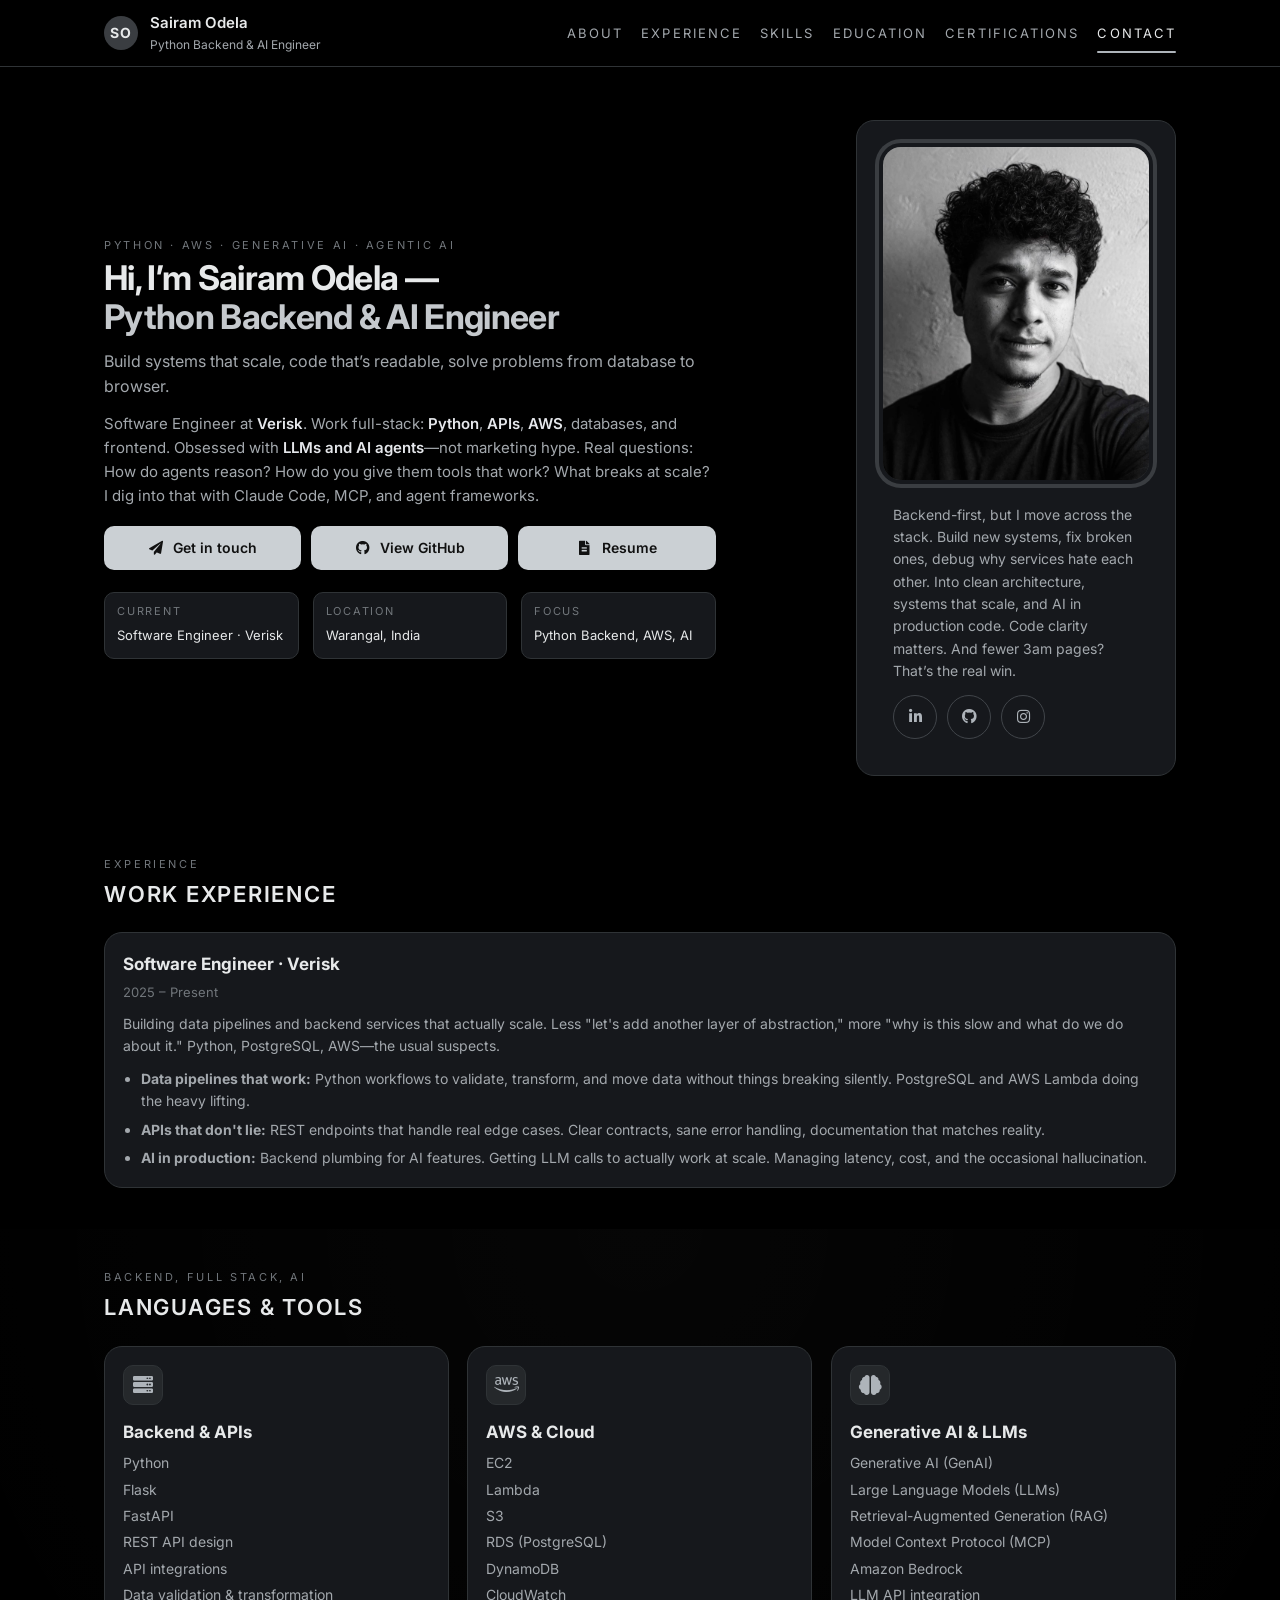
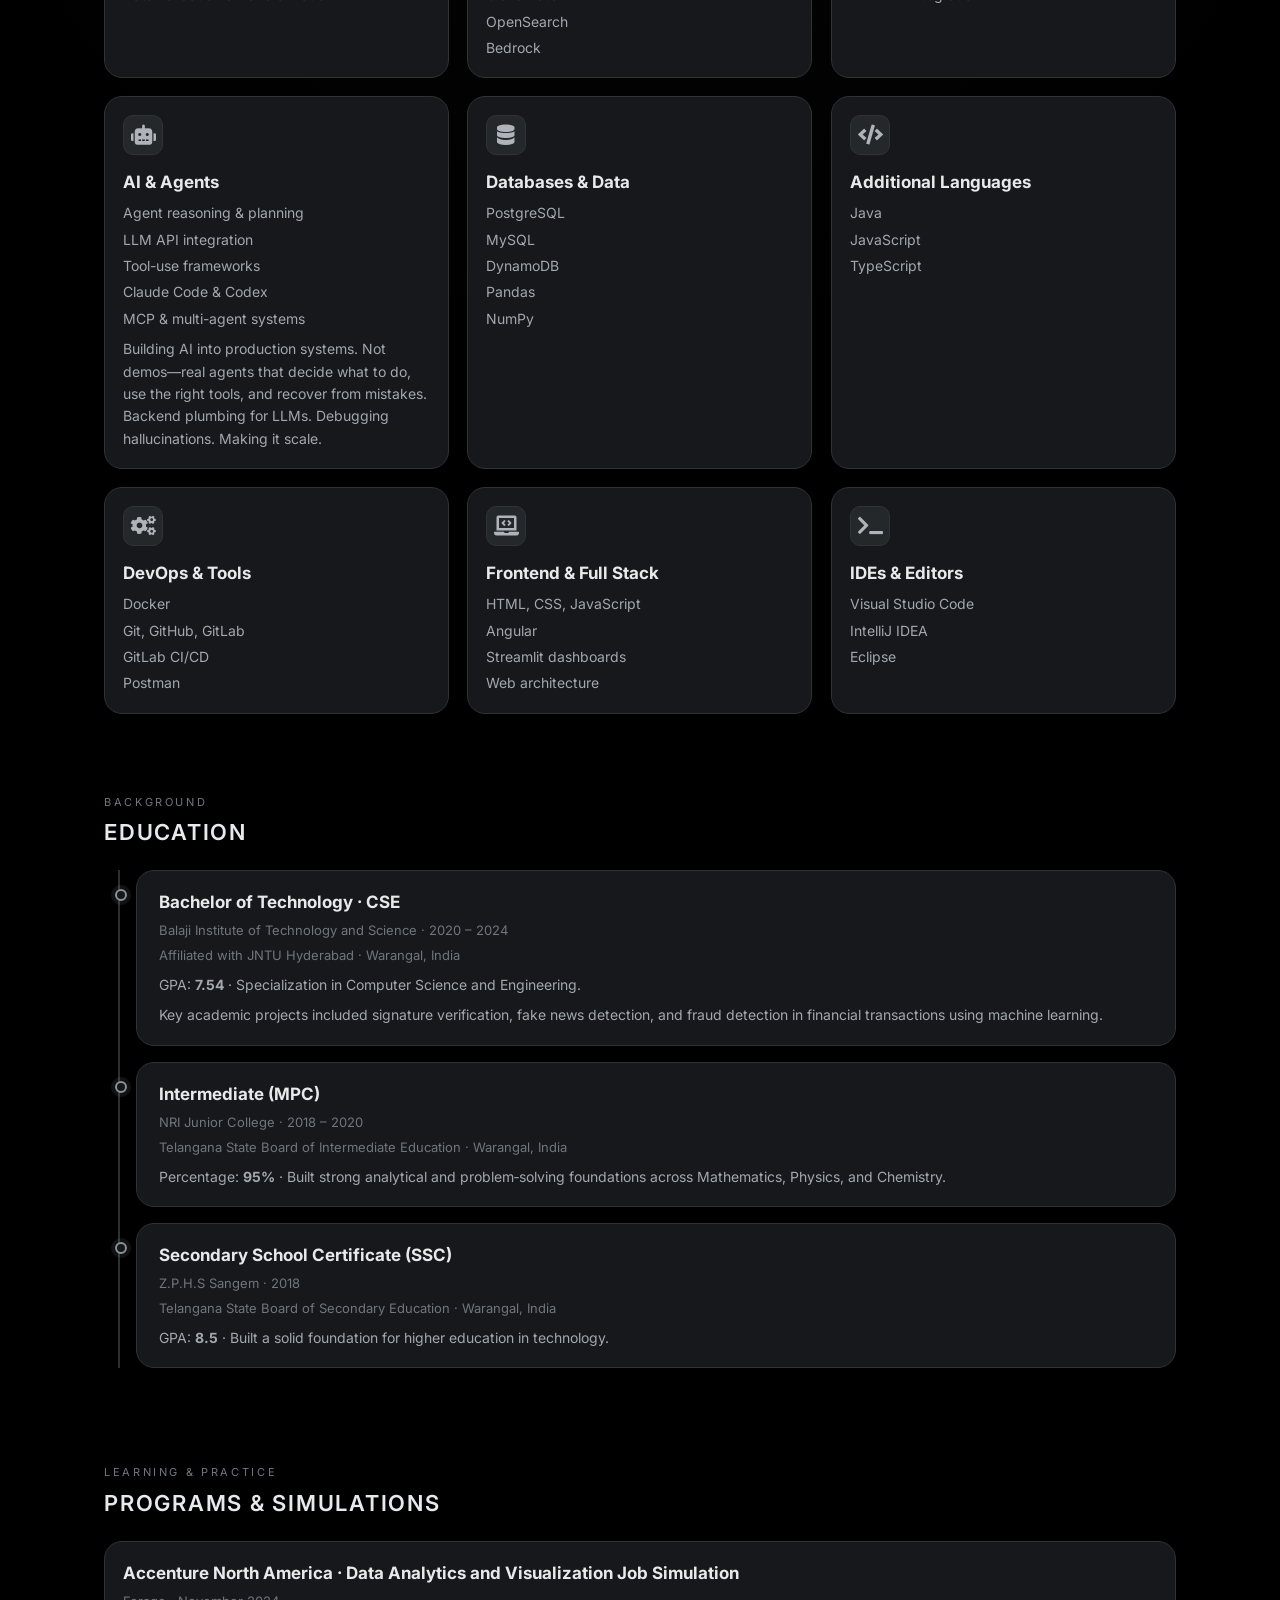
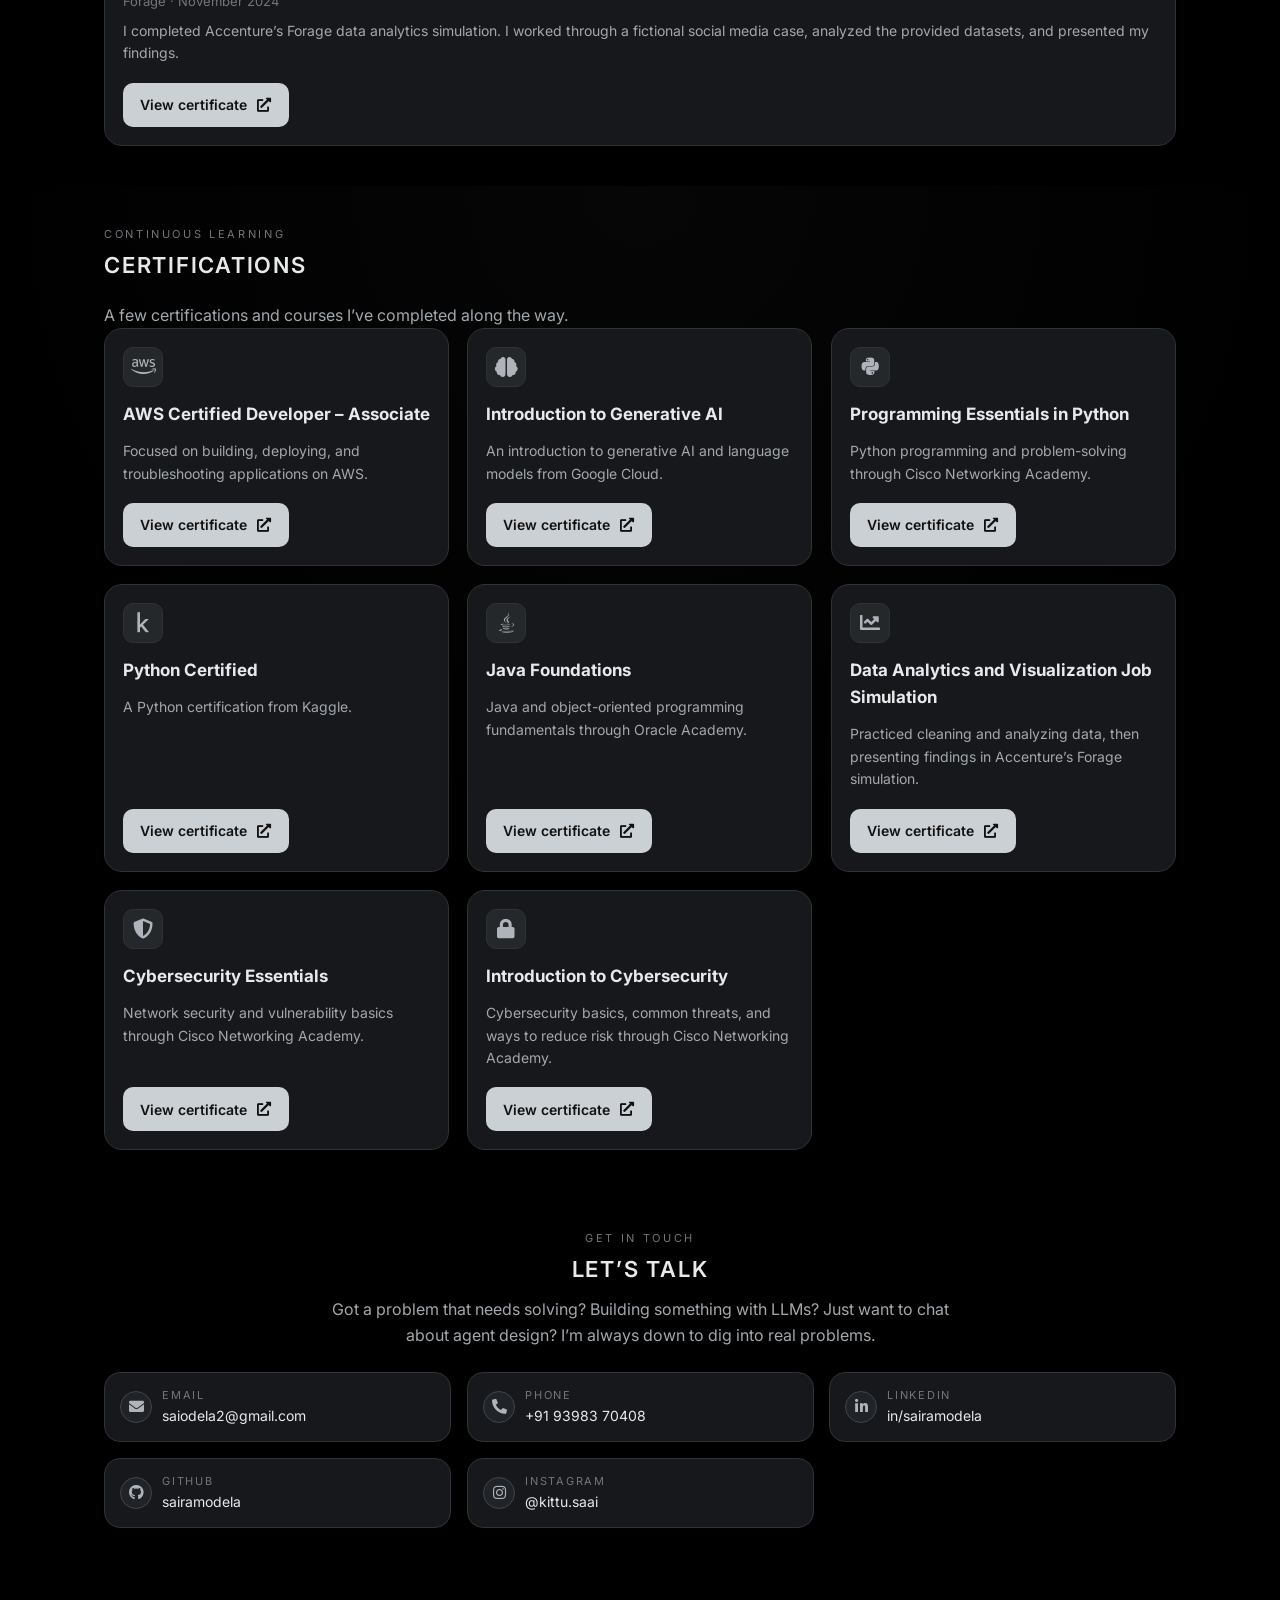
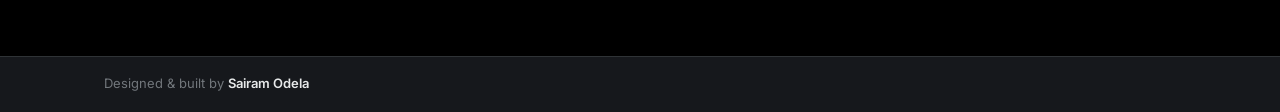
==== index.html @ 09c4d0ed "fix: remove React—keep only actual skills Removed React from Web Development skills since it's not a" ====
<!DOCTYPE html>
<html lang="en">
  <head>
    <meta charset="UTF-8" />
    <meta name="viewport" content="width=device-width, initial-scale=1.0" />
    <meta
      name="description"
      content="Sairam Odela — Backend engineer. Building systems that scale. Obsessed with how AI agents actually work. Python, AWS, LLMs, and everything in between."
    />
    <meta name="theme-color" content="#000000" />
    <meta name="color-scheme" content="dark" />
    <title>Sairam Odela — Backend Engineer &amp; AI Systems</title>
    
    <!-- SEO & Social Media OpenGraph Tags -->
    <meta property="og:title" content="Sairam Odela — Backend Engineer &amp; AI Systems" />
    <meta property="og:description" content="Backend engineer building systems at scale. Deep into AI agents, LLMs, and how to make them work in production." />
    <meta property="og:type" content="website" />
    <meta property="og:url" content="https://sairamodela.github.io/" />
    <meta property="og:image" content="https://sairamodela.github.io/profile.webp" />
    <link rel="canonical" href="https://sairamodela.github.io/" />
    <meta name="twitter:card" content="summary_large_image" />
    <meta name="twitter:image" content="https://sairamodela.github.io/profile.webp" />
    <meta name="twitter:title" content="Sairam Odela — Backend Engineer &amp; AI Systems" />
    <meta name="twitter:description" content="Building backend systems and AI agents. Python, AWS, LLMs—the real problems and how to solve them." />
    
    <!-- Dynamic SVG Favicon (SO text logo) -->
    <link rel="icon" type="image/svg+xml" href="data:image/svg+xml,<svg xmlns=%22http://www.w3.org/2000/svg%22 viewBox=%220 0 100 100%22><rect width=%22100%22 height=%22100%22 rx=%2220%22 fill=%22%23020617%22/><text x=%2250%22 y=%2254%22 font-family=%22system-ui, sans-serif%22 font-weight=%22bold%22 font-size=%2242%22 fill=%22%23e5e7eb%22 text-anchor=%22middle%22 dominant-baseline=%22middle%22>SO</text></svg>">
    <link rel="apple-touch-icon" href="data:image/svg+xml,<svg xmlns=%22http://www.w3.org/2000/svg%22 viewBox=%220 0 100 100%22><rect width=%22100%22 height=%22100%22 rx=%2220%22 fill=%22%23020617%22/><text x=%2250%22 y=%2254%22 font-family=%22system-ui, sans-serif%22 font-weight=%22bold%22 font-size=%2242%22 fill=%22%23e5e7eb%22 text-anchor=%22middle%22 dominant-baseline=%22middle%22>SO</text></svg>">

    <!-- Typography -->
    <link rel="preconnect" href="https://fonts.googleapis.com" />
    <link rel="preconnect" href="https://fonts.gstatic.com" crossorigin />
    <link
      href="https://fonts.googleapis.com/css2?family=Inter:wght@300;400;500;600;700&display=swap"
      rel="stylesheet"
    />

    <!-- Icons -->
    <link
      rel="stylesheet"
      href="https://cdnjs.cloudflare.com/ajax/libs/font-awesome/5.15.4/css/all.min.css"
      crossorigin="anonymous"
    />

    <!-- AOS Animate On Scroll -->
    <link
      rel="stylesheet"
      href="https://cdn.jsdelivr.net/npm/aos@2.3.4/dist/aos.css"
    />

    <!-- App styles -->
    <link rel="stylesheet" href="style.css" />

    <!-- Safety net: content must never be hidden when JS is off or the user prefers reduced motion -->
    <noscript>
      <style>
        [data-aos] { opacity: 1 !important; transform: none !important; transition: none !important; }
      </style>
    </noscript>
    <style>
      @media (prefers-reduced-motion: reduce) {
        [data-aos] { opacity: 1 !important; transform: none !important; transition: none !important; }
        html { scroll-behavior: auto; }
      }
    </style>
  </head>
  <body>
    <div class="app">
      <a class="skip-link" href="#main-content">Skip to main content</a>
      <!-- Header / Navigation -->
      <header id="site-header" class="site-header">
        <div class="site-header-inner">
          <a href="#profile" class="brand">
            <span class="brand-mark">SO</span>
            <span class="brand-text">
              <span class="brand-name">Sairam Odela</span>
              <span class="brand-role">Python Backend &amp; AI Engineer</span>
            </span>
          </a>

          <nav id="site-nav" class="site-nav" aria-label="Main navigation">
            <a href="#profile" class="nav-link is-active">About</a>
            <a href="#work-experience" class="nav-link">Experience</a>
            <a href="#skills" class="nav-link">Skills</a>
            <a href="#education" class="nav-link">Education</a>
            <a href="#certifications" class="nav-link">Certifications</a>
            <a href="#contact" class="nav-link">Contact</a>
          </nav>

          <div class="header-actions">
            <button
              type="button"
              id="nav-toggle"
              class="icon-button nav-toggle"
              aria-label="Open navigation"
              aria-expanded="false"
              aria-controls="site-nav"
            >
              <i class="fas fa-bars"></i>
            </button>
          </div>
        </div>
      </header>

      <!-- Main content -->
      <main id="main-content" class="page-main">
        <!-- Hero / Profile -->
<section
  id="profile"
  class="section section-hero"
  data-aos="fade-up"
  data-aos-duration="900"
>
  <div class="section-inner hero-grid">
    <div class="hero-copy">
      <p class="eyebrow">Python · AWS · Generative AI · Agentic AI</p>

      <h1 class="hero-title">
        Hi, I’m Sairam Odela —<br />
        <span class="hero-role">Python Backend &amp; AI Engineer</span>
      </h1>

      <p class="hero-subtitle">
        Build systems that scale, code that’s readable, solve problems from database to browser.
      </p>
      <p class="hero-body">
        Software Engineer at <span class="text-strong">Verisk</span>. Work full-stack:
        <span class="text-strong">Python</span>, <span class="text-strong">APIs</span>,
        <span class="text-strong">AWS</span>, databases, and frontend. Obsessed with
        <span class="text-strong">LLMs and AI agents</span>—not marketing hype. Real questions: How do agents
        reason? How do you give them tools that work? What breaks at scale?
        I dig into that with Claude Code, MCP, and agent frameworks.
      </p>
             <div class="hero-actions">
                <a
                  href="mailto:saiodela2@gmail.com"
                  class="btn"
                >
                  <i class="fas fa-paper-plane"></i>
                  <span>Get in touch</span>
                </a>
                <a
                  href="https://github.com/sairamodela"
                  class="btn"
                  target="_blank"
                  rel="noopener noreferrer"
                >
                  <i class="fab fa-github"></i>
                  <span>View GitHub</span>
                </a>
                <a
                  id="resume-link"
                  href="https://drive.google.com/file/d/1yVh7gNpj3siepMMJrc8qFXc5EJtURrbq/view?usp=drive_link" 
                  target="_blank"
                  rel="noopener noreferrer"
                  class="btn"
                >
                  <i class="fas fa-file-alt"></i>
                  <span class="btn-text">Resume</span>
                </a>
              </div>

              <div class="hero-meta">
                <div class="meta-item">
                  <span class="meta-label">Current</span>
                  <span class="meta-value">Software Engineer · Verisk</span>
                </div>
                <div class="meta-item">
                  <span class="meta-label">Location</span>
                  <span class="meta-value">Warangal, India</span>
                </div>
                <div class="meta-item">
                  <span class="meta-label">Focus</span>
                  <span class="meta-value">Python Backend, AWS, AI</span>
                </div>
              </div>
            </div>

            <aside class="hero-aside" data-aos="fade-left" data-aos-delay="150">
              <div class="card card-profile">
                <div class="avatar-wrapper">
                  <img
                    src="profile.webp"
                    alt="Portrait of Sairam Odela"
                    class="avatar"
                    width="1408"
                    height="1760"
                    fetchpriority="high"
                    decoding="async"
                  />
                </div>
                <div class="card-profile-body">
                <p>
                  Backend-first, but I move across the stack. Build new systems, fix broken ones, debug why services
                  hate each other. Into clean architecture, systems that scale, and AI in production code.
                  Code clarity matters. And fewer 3am pages? That’s the real win.
                </p>                  <div class="inline-links">
                    <a
                      aria-label="LinkedIn profile"
                      href="https://www.linkedin.com/in/sairamodela"
                      target="_blank"
                      rel="noopener noreferrer"
                    >
                      <i class="fab fa-linkedin-in"></i>
                    </a>
                    <a
                      aria-label="GitHub profile"
                      href="https://github.com/sairamodela"
                      target="_blank"
                      rel="noopener noreferrer"
                    >
                      <i class="fab fa-github"></i>
                    </a>
                    <a
                      aria-label="Instagram profile"
                      href="https://www.instagram.com/kittu.saai/"
                      target="_blank"
                      rel="noopener noreferrer"
                    >
                      <i class="fab fa-instagram"></i>
                    </a>
                  </div>
                </div>
              </div>
            </aside>
          </div>
        </section>

        <!-- Experience -->
        <section
          id="work-experience"
          class="section"
          data-aos="fade-up"
          data-aos-duration="900"
        >
          <div class="section-inner">
            <div class="section-header">
              <p class="eyebrow">Experience</p>
              <h2 class="section-title">Work Experience</h2>
            </div>
            <article class="card card-timeline">
            <header class="card-timeline-header">
              <div>
                <h3>Software Engineer · Verisk</h3>
                <p class="card-subtitle">2025 – Present</p>
              </div>
            </header>
          <p class="card-body">
            Building data pipelines and backend services that actually scale. Less "let's add another layer of abstraction,"
            more "why is this slow and what do we do about it." Python, PostgreSQL, AWS—the usual suspects.
          </p>

          <ul class="card-list">
            <li>
              <strong>Data pipelines that work:</strong>
              Python workflows to validate, transform, and move data without things breaking silently.
              PostgreSQL and AWS Lambda doing the heavy lifting.
            </li>

            <li>
              <strong>APIs that don't lie:</strong>
              REST endpoints that handle real edge cases. Clear contracts, sane error handling,
              documentation that matches reality.
            </li>

            <li>
              <strong>AI in production:</strong>
              Backend plumbing for AI features. Getting LLM calls to actually work at scale.
              Managing latency, cost, and the occasional hallucination.
            </li>
          </ul>
    </article> 
        </section>

<!-- Skills -->
<section
  id="skills"
  class="section section-alt"
  data-aos="fade-up"
  data-aos-duration="900"
>
  <div class="section-inner">
    <div class="section-header">
      <p class="eyebrow">Backend, Full Stack, AI</p>
      <h2 class="section-title">Languages &amp; Tools</h2>
    </div>

    <div class="grid grid-3 skills-grid">

      <!-- Lead with the user's backend engineering focus -->
      <div class="card card-skill-group">
        <span class="skill-icon" aria-hidden="true"><i class="fas fa-server"></i></span>
        <h3>Backend &amp; APIs</h3>
        <ul>
          <li>Python</li>
          <li>Flask</li>
          <li>FastAPI</li>
          <li>REST API design</li>
          <li>API integrations</li>
          <li>Data validation &amp; transformation</li>
        </ul>
      </div>

      <!-- Cloud skills -->
      <div class="card card-skill-group">
        <span class="skill-icon" aria-hidden="true"><i class="fab fa-aws"></i></span>
        <h3>AWS &amp; Cloud</h3>
        <ul>
          <li>EC2</li>
          <li>Lambda</li>
          <li>S3</li>
          <li>RDS (PostgreSQL)</li>
          <li>DynamoDB</li>
          <li>CloudWatch</li>
          <li>OpenSearch</li>
          <li>Bedrock</li>
        </ul>
      </div>

      <!-- AI skills -->
      <div class="card card-skill-group">
        <span class="skill-icon" aria-hidden="true"><i class="fas fa-brain"></i></span>
        <h3>Generative AI &amp; LLMs</h3>
        <ul>
          <li>Generative AI (GenAI)</li>
          <li>Large Language Models (LLMs)</li>
          <li>Retrieval-Augmented Generation (RAG)</li>
          <li>Model Context Protocol (MCP)</li>
          <li>Amazon Bedrock</li>
          <li>LLM API integration</li>
        </ul>
      </div>

      <!-- Hands-on AI exploration -->
      <div class="card card-skill-group">
        <span class="skill-icon" aria-hidden="true"><i class="fas fa-robot"></i></span>
        <h3>AI &amp; Agents</h3>
        <ul>
          <li>Agent reasoning &amp; planning</li>
          <li>LLM API integration</li>
          <li>Tool-use frameworks</li>
          <li>Claude Code &amp; Codex</li>
          <li>MCP &amp; multi-agent systems</li>
        </ul>
        <p class="card-body">Building AI into production systems. Not demos—real agents that decide what to do, use the right tools, and recover from mistakes. Backend plumbing for LLMs. Debugging hallucinations. Making it scale.</p>
      </div>

      <!-- Databases and data tools -->
      <div class="card card-skill-group">
        <span class="skill-icon" aria-hidden="true"><i class="fas fa-database"></i></span>
        <h3>Databases &amp; Data</h3>
        <ul>
          <li>PostgreSQL</li>
          <li>MySQL</li>
          <li>DynamoDB</li>
          <li>Pandas</li>
          <li>NumPy</li>
        </ul>
      </div>

      <!-- Other programming languages -->
      <div class="card card-skill-group">
        <span class="skill-icon" aria-hidden="true"><i class="fas fa-code"></i></span>
        <h3>Additional Languages</h3>
        <ul>
          <li>Java</li>
          <li>JavaScript</li>
          <li>TypeScript</li>
        </ul>
      </div>

      <!-- Engineering tools -->
      <div class="card card-skill-group">
        <span class="skill-icon" aria-hidden="true"><i class="fas fa-cogs"></i></span>
        <h3>DevOps &amp; Tools</h3>
        <ul>
          <li>Docker</li>
          <li>Git, GitHub, GitLab</li>
          <li>GitLab CI/CD</li>
          <li>Postman</li>
        </ul>
      </div>

      <!-- Web skills -->
      <div class="card card-skill-group">
        <span class="skill-icon" aria-hidden="true"><i class="fas fa-laptop-code"></i></span>
        <h3>Frontend &amp; Full Stack</h3>
        <ul>
          <li>HTML, CSS, JavaScript</li>
          <li>Angular</li>
          <li>Streamlit dashboards</li>
          <li>Web architecture</li>
        </ul>
      </div>

      <!-- IDEs & Editors -->
      <div class="card card-skill-group">
        <span class="skill-icon" aria-hidden="true"><i class="fas fa-terminal"></i></span>
        <h3>IDEs & Editors</h3>
        <ul>
          <li>Visual Studio Code</li>
          <li>IntelliJ IDEA</li>
          <li>Eclipse</li>
        </ul>
      </div>

    </div>
  </div>
</section>
        <!-- Education -->
        <section
          id="education"
          class="section"
          data-aos="fade-up"
          data-aos-duration="900"
        >
          <div class="section-inner">
            <div class="section-header">
              <p class="eyebrow">Background</p>
              <h2 class="section-title">Education</h2>
            </div>

            <div class="timeline">
              <article class="timeline-item card">
                <div class="timeline-dot"></div>
                <div class="timeline-content">
                  <h3>Bachelor of Technology · CSE</h3>
                  <p class="card-subtitle">
                    Balaji Institute of Technology and Science · 2020 – 2024
                  </p>
                  <p class="card-meta">
                    Affiliated with JNTU Hyderabad · Warangal, India
                  </p>
                  <p class="card-body">
                    GPA: <strong>7.54</strong> · Specialization in Computer
                    Science and Engineering.
                  </p>
                  <p class="card-body">
                    Key academic projects included signature verification,
                    fake news detection, and fraud detection in financial
                    transactions using machine learning.
                  </p>
                </div>
              </article>

              <article class="timeline-item card">
                <div class="timeline-dot"></div>
                <div class="timeline-content">
                  <h3>Intermediate (MPC)</h3>
                  <p class="card-subtitle">
                    NRI Junior College · 2018 – 2020
                  </p>
                  <p class="card-meta">
                    Telangana State Board of Intermediate Education · Warangal,
                    India
                  </p>
                  <p class="card-body">
                    Percentage: <strong>95%</strong> · Built strong analytical
                    and problem‑solving foundations across Mathematics, Physics,
                    and Chemistry.
                  </p>
                </div>
              </article>

              <article class="timeline-item card">
                <div class="timeline-dot"></div>
                <div class="timeline-content">
                  <h3>Secondary School Certificate (SSC)</h3>
                  <p class="card-subtitle">
                    Z.P.H.S Sangem · 2018
                  </p>
                  <p class="card-meta">
                    Telangana State Board of Secondary Education · Warangal,
                    India
                  </p>
                  <p class="card-body">
                    GPA: <strong>8.5</strong> · Built a solid foundation for
                    higher education in technology.
                  </p>
                </div>
              </article>
            </div>
          </div>
        </section>

        <!-- Internships -->
        <section
          id="internships"
          class="section"
          data-aos="fade-up"
          data-aos-duration="900"
        >
          <div class="section-inner">
            <div class="section-header">
              <p class="eyebrow">Learning &amp; Practice</p>
              <h2 class="section-title">Programs &amp; Simulations</h2>
            </div>

            <article class="card">
              <h3>
                Accenture North America · Data Analytics and Visualization Job Simulation
              </h3>
              <p class="card-subtitle">Forage · November 2024</p>
              <p class="card-body">
                I completed Accenture’s Forage data analytics simulation. I worked
                through a fictional social media case, analyzed the provided datasets,
                and presented my findings.
              </p>
              <a
                href="https://forage-uploads-prod.s3.amazonaws.com/completion-certificates/T6kdcdKSTfg2aotxT/hzmoNKtzvAzXsEqx8_T6kdcdKSTfg2aotxT_DR7vaaqnGKrf9vgLG_1732697439418_completion_certificate.pdf"
                class="link-inline"
                target="_blank"
                rel="noopener noreferrer"
               aria-label="View certificate: Accenture North America · Data Analytics and Visualization Job Simulation (opens in a new tab)">
                <span>View certificate</span>
                <i class="fas fa-external-link-alt" aria-hidden="true"></i>
              </a>
            </article>
          </div>
        </section>

        <!-- Certifications -->
        <section
          id="certifications"
          class="section section-alt"
          data-aos="fade-up"
          data-aos-duration="900"
        >
          <div class="section-inner">
            <div class="section-header">
              <p class="eyebrow">Continuous Learning</p>
              <h2 class="section-title">Certifications</h2>
            </div>

            <p class="section-intro">
              A few certifications and courses I’ve completed along the way.
            </p>

            <div class="grid grid-3">
              <article class="card card-cert">
                <span class="cert-icon" aria-hidden="true"><i class="fab fa-aws"></i></span>
                <h3>AWS Certified Developer – Associate</h3>
                <p class="card-body">
                  Focused on building, deploying, and troubleshooting applications on AWS.
                </p>
                <a href="https://drive.google.com/file/d/1DAs5Dys_mkTwef-AGlMTaxRCiYVaYt6p/view?usp=drivesdk" class="link-inline" target="_blank" rel="noopener noreferrer" aria-label="View certificate: AWS Certified Developer – Associate (opens in a new tab)">
                  <span>View certificate</span>
                  <i class="fas fa-external-link-alt" aria-hidden="true"></i>
                </a>
              </article>

              <article class="card card-cert">
                <span class="cert-icon" aria-hidden="true"><i class="fas fa-brain"></i></span>
                <h3>Introduction to Generative AI</h3>
                <p class="card-body">
                  An introduction to generative AI and language models from Google Cloud.
                </p>
                <a
                  href="https://drive.google.com/file/d/1IymDwlXO0spaj4LJEmlh4oLomEcisLG3/view"
                  class="link-inline"
                  target="_blank"
                  rel="noopener noreferrer"
                  aria-label="View certificate: Introduction to Generative AI (opens in a new tab)"
                >
                  <span>View certificate</span>
                  <i class="fas fa-external-link-alt" aria-hidden="true"></i>
                </a>
              </article>

              <article class="card card-cert">
                <span class="cert-icon" aria-hidden="true"><i class="fab fa-python"></i></span>
                <h3>Programming Essentials in Python</h3>
                <p class="card-body">
                  Python programming and problem-solving through Cisco Networking Academy.
                </p>
                <a
                  href="https://drive.google.com/file/d/164QemQmeapZftkxdcxFeznYLQbvMNVi_/view"
                  class="link-inline"
                  target="_blank"
                  rel="noopener noreferrer"
                  aria-label="View certificate: Programming Essentials in Python (opens in a new tab)"
                >
                  <span>View certificate</span>
                  <i class="fas fa-external-link-alt" aria-hidden="true"></i>
                </a>
              </article>

              <article class="card card-cert">
                <span class="cert-icon" aria-hidden="true"><i class="fab fa-kaggle"></i></span>
                <h3>Python Certified</h3>
                <p class="card-body">
                  A Python certification from Kaggle.
                </p>
                <a
                  href="https://drive.google.com/file/d/1VQadm-9uEeAFpcMsRy1bLApYTXmWx38f/view"
                  class="link-inline"
                  target="_blank"
                  rel="noopener noreferrer"
                  aria-label="View certificate: Python Certified (opens in a new tab)"
                >
                  <span>View certificate</span>
                  <i class="fas fa-external-link-alt" aria-hidden="true"></i>
                </a>
              </article>

              <article class="card card-cert">
                <span class="cert-icon" aria-hidden="true"><i class="fab fa-java"></i></span>
                <h3>Java Foundations</h3>
                <p class="card-body">
                  Java and object-oriented programming fundamentals through Oracle Academy.
                </p>
                <a
                  href="https://drive.google.com/file/d/1c0TdB2UE3ybKqIXeiH7C7UNmODs8hrTB/view"
                  class="link-inline"
                  target="_blank"
                  rel="noopener noreferrer"
                  aria-label="View certificate: Java Foundations (opens in a new tab)"
                >
                  <span>View certificate</span>
                  <i class="fas fa-external-link-alt" aria-hidden="true"></i>
                </a>
              </article>

              <article class="card card-cert">
                <span class="cert-icon" aria-hidden="true"><i class="fas fa-chart-line"></i></span>
                <h3>Data Analytics and Visualization Job Simulation</h3>
                <p class="card-body">
                  Practiced cleaning and analyzing data, then presenting findings in Accenture’s Forage simulation.
                </p>
                <a
                  href="https://forage-uploads-prod.s3.amazonaws.com/completion-certificates/T6kdcdKSTfg2aotxT/hzmoNKtzvAzXsEqx8_T6kdcdKSTfg2aotxT_DR7vaaqnGKrf9vgLG_1732697439418_completion_certificate.pdf"
                  class="link-inline"
                  target="_blank"
                  rel="noopener noreferrer"
                  aria-label="View certificate: Data Analytics and Visualization Job Simulation (opens in a new tab)"
                >
                  <span>View certificate</span>
                  <i class="fas fa-external-link-alt" aria-hidden="true"></i>
                </a>
              </article>

              <article class="card card-cert">
                <span class="cert-icon" aria-hidden="true"><i class="fas fa-shield-alt"></i></span>
                <h3>Cybersecurity Essentials</h3>
                <p class="card-body">
                  Network security and vulnerability basics through Cisco Networking Academy.
                </p>
                <a
                  href="https://drive.google.com/file/d/1FvV3YADlnQpyNLa-4q3dasyewsnySOuT/view"
                  class="link-inline"
                  target="_blank"
                  rel="noopener noreferrer"
                  aria-label="View certificate: Cybersecurity Essentials (opens in a new tab)"
                >
                  <span>View certificate</span>
                  <i class="fas fa-external-link-alt" aria-hidden="true"></i>
                </a>
              </article>

              <article class="card card-cert">
                <span class="cert-icon" aria-hidden="true"><i class="fas fa-lock"></i></span>
                <h3>Introduction to Cybersecurity</h3>
                <p class="card-body">
                  Cybersecurity basics, common threats, and ways to reduce risk through Cisco Networking Academy.
                </p>
                <a
                  href="https://drive.google.com/file/d/1FvV3YADlnQpyNLa-4q3dasyewsnySOuT/view"
                  class="link-inline"
                  target="_blank"
                  rel="noopener noreferrer"
                  aria-label="View certificate: Introduction to Cybersecurity (opens in a new tab)"
                >
                  <span>View certificate</span>
                  <i class="fas fa-external-link-alt" aria-hidden="true"></i>
                </a>
              </article>
            </div>
          </div>
        </section>

        <!-- Contact -->
        <section
          id="contact"
          class="section section-contact"
          data-aos="fade-up"
          data-aos-duration="900"
        >
          <div class="section-inner">
            <div class="section-header section-header-center">
              <p class="eyebrow">Get In Touch</p>
              <h2 class="section-title">Let’s Talk</h2>
              <p class="section-intro">
                Got a problem that needs solving? Building something with LLMs? Just want to chat about agent design?
                I’m always down to dig into real problems.
              </p>
            </div>

            <div class="contact-grid">
              <a
                href="mailto:saiodela2@gmail.com"
                class="contact-card"
              >
                <i class="fas fa-envelope"></i>
                <div>
                  <span class="contact-label">Email</span>
                  <span class="contact-value">saiodela2@gmail.com</span>
                </div>
              </a>

              <a
                href="tel:+919398370408"
                class="contact-card"
              >
                <i class="fas fa-phone-alt"></i>
                <div>
                  <span class="contact-label">Phone</span>
                  <span class="contact-value">+91 93983 70408</span>
                </div>
              </a>

              <a
                href="https://www.linkedin.com/in/sairamodela"
                target="_blank"
                rel="noopener noreferrer"
                class="contact-card"
              >
                <i class="fab fa-linkedin-in"></i>
                <div>
                  <span class="contact-label">LinkedIn</span>
                  <span class="contact-value">in/sairamodela</span>
                </div>
              </a>

              <a
                href="https://github.com/sairamodela"
                target="_blank"
                rel="noopener noreferrer"
                class="contact-card"
              >
                <i class="fab fa-github"></i>
                <div>
                  <span class="contact-label">GitHub</span>
                  <span class="contact-value">sairamodela</span>
                </div>
              </a>

              <a
                href="https://www.instagram.com/kittu.saai/"
                target="_blank"
                rel="noopener noreferrer"
                class="contact-card"
              >
                <i class="fab fa-instagram"></i>
                <div>
                  <span class="contact-label">Instagram</span>
                  <span class="contact-value">@kittu.saai</span>
                </div>
              </a>
            </div>
          </div>
        </section>
      </main>

      <!-- Back to top -->
      <button
        id="back-to-top"
        class="back-to-top"
        aria-label="Back to top"
      >
        <i class="fas fa-chevron-up"></i>
      </button>

      <!-- Footer -->
      <footer class="site-footer">
        <div class="site-footer-inner">
          <div class="footer-left">
            <span>Designed &amp; built by <strong>Sairam Odela</strong></span>
          </div>
        </div>
      </footer>
    </div>

    <!-- Scripts -->
    <script src="https://cdn.jsdelivr.net/npm/aos@2.3.4/dist/aos.js"></script>
    <script src="script.js"></script>
  </body>
</html>
---- style.css ----
:root {
  color-scheme: dark;

  /* Backgrounds */
  --bg-body: #000000;
  --bg-surface: #16181c;
  --bg-surface-soft: #202327;
  --bg-accent-soft: rgba(255, 255, 255, 0.04);

  /* Borders */
  --border-subtle: #2f3336;
  --border-strong: #41454a;

  /* Text & Accents */
  --text-main: #e7e9ea;
  --text-muted: #a3a8ad;
  --text-soft: #71767b;
  --accent: #aeb4ba;
  --accent-strong: #d7dbdf;

  /* Interactive */
  --action-bg: #cbd0d4;
  --action-hover: #b8bfc5;
  --action-text: #111111;
  --control-bg: #16181c;
  --control-hover: #25282b;
  --control-text: #aeb4ba;
  --control-border: #41454a;
  --control-focus: #aeb4ba;

  /* Icons */
  --icon-color: #aeb4ba;
}

*,
*::before,
*::after {
  margin: 0;
  padding: 0;
  box-sizing: border-box;
}

/* Custom Webkit Scrollbar */
::-webkit-scrollbar {
  width: 10px;
}
::-webkit-scrollbar-track {
  background: var(--bg-body);
}
::-webkit-scrollbar-thumb {
  background: rgba(148, 163, 184, 0.3);
  border-radius: 999px;
  border: 2px solid var(--bg-body);
}
::-webkit-scrollbar-thumb:hover {
  background: rgba(148, 163, 184, 0.5);
}

/* Highly Professional Text Selection */
::selection {
  background: rgba(174, 180, 186, 0.35);
  color: #ffffff;
}

/* ADA Keyboard Accessibility Focus Rings */
:focus-visible {
  outline: 2px solid var(--accent);
  outline-offset: 3px;
  border-radius: 4px;
  outline-color: #aeb4ba;
}

html {
  /* Let JS handle smooth scrolling offset calculations to prevent Safari jank */
  scroll-padding-top: 100px; /* Prevents native hard anchor loads from hiding behind header */
  overflow-x: hidden;
  width: 100%;
}

body {
  font-family: "Inter", system-ui, -apple-system, BlinkMacSystemFont, "Segoe UI",
    sans-serif;
  background: #000000;
  color: var(--text-main);
  line-height: 1.6;
  -webkit-font-smoothing: antialiased;
  overflow-x: hidden;
  width: 100%;
  position: relative;
}

img {
  max-width: 100%;
  display: block;
}

a {
  color: inherit;
}

button {
  font: inherit;
}

.app {
  min-height: 100vh;
  overflow-x: hidden;
  width: 100%;
  position: relative;
}

.skip-link {
  position: fixed;
  z-index: 100;
  top: 8px;
  left: 8px;
  padding: 10px 14px;
  color: #000000;
  background: #d7dbdf;
  border-radius: 6px;
  transform: translateY(-160%);
}

.skip-link:focus {
  transform: translateY(0);
}

/* Header / Navigation */

.site-header {
  position: fixed;
  inset-inline: 0;
  top: 0;
  z-index: 40;
  backdrop-filter: blur(18px);
  background: rgba(0, 0, 0, 0.92);
  border-bottom: 1px solid rgba(15, 23, 42, 0.8);
  border-bottom-color: #2f3336;
}

.site-header-inner {
  max-width: 1120px;
  margin: 0 auto;
  padding: 0 24px;
  height: 66px; /* deterministic height so the mobile nav panel aligns exactly below it */
  display: flex;
  align-items: center;
  justify-content: space-between;
  gap: 24px;
}

.brand {
  display: flex;
  align-items: center;
  gap: 12px;
  text-decoration: none;
}

.brand-mark {
  width: 34px;
  height: 34px;
  border-radius: 50%;
  background: #3a3d41;
  display: flex;
  align-items: center;
  justify-content: center;
  font-weight: 700;
  font-size: 14px;
  letter-spacing: 0.06em;
  color: #e7e9ea;
}

.brand-text {
  display: flex;
  flex-direction: column;
}

.brand-name {
  font-weight: 600;
  font-size: 15px;
}

.brand-role {
  font-size: 12px;
  color: var(--text-muted);
}

.site-nav {
  display: flex;
  align-items: center;
  gap: 18px;
}

.nav-link {
  position: relative;
  font-size: 13px;
  letter-spacing: 0.16em;
  text-transform: uppercase;
  text-decoration: none;
  color: var(--text-muted);
  padding-block: 4px;
}

.nav-link::after {
  content: "";
  position: absolute;
  left: 0;
  bottom: -6px;
  width: 0;
  height: 2px;
  border-radius: 999px;
  background: #aeb4ba;
  transition: width 0.25s ease;
}

.nav-link:hover {
  color: var(--text-main);
}

.nav-link.is-active {
  color: var(--text-main);
}

.nav-link.is-active::after {
  width: 100%;
}

.header-actions {
  display: none;
  align-items: center;
  gap: 10px;
}

.nav-toggle {
  display: none;
}


/* Layout */

.page-main {
  max-width: 1120px;
  margin: 0 auto;
  padding: 96px 24px 72px;
}

.section {
  padding-block: 40px;
}

.section-alt {
  position: relative;
}

.section-alt::before {
  content: "";
  position: absolute;
  left: 50%;
  width: 100vw;
  transform: translateX(-50%);
  inset-block: 0;
  background: radial-gradient(circle at top, rgba(255, 255, 255, 0.025), transparent 58%);
  opacity: 1;
  pointer-events: none;
}

.section-inner {
  position: relative;
  z-index: 1;
}

.section-header {
  margin-bottom: 20px;
}

.section-header-center {
  text-align: center;
}

.eyebrow {
  font-size: 11px;
  letter-spacing: 0.24em;
  text-transform: uppercase;
  color: var(--text-soft);
  margin-bottom: 4px;
}

.section-title {
  font-size: 22px;
  font-weight: 600;
  letter-spacing: 0.08em;
  text-transform: uppercase;
}

.section-intro {
  margin-top: 10px;
  color: var(--text-muted);
  max-width: 640px;
}

.section-header-center .section-intro {
  margin-inline: auto;
}

.text-strong {
  color: #e5e7eb;
  font-weight: 600;
}

/* Hero */

.section-hero {
  padding-top: 24px;
}

.hero-grid {
  display: grid;
  grid-template-columns: minmax(0, 1.6fr) minmax(0, 1.1fr);
  gap: 40px;
  align-items: center;
}

.hero-title {
  font-size: 34px;
  line-height: 1.15;
  letter-spacing: -0.02em;
  margin-bottom: 12px;
}

.hero-role {
  background: none;
  -webkit-text-fill-color: currentColor;
  color: #c5c9cd;
}

.hero-subtitle {
  font-size: 16px;
  color: var(--text-muted);
  margin-bottom: 12px;
}

.hero-body {
  font-size: 15px;
  color: var(--text-muted);
}

.hero-actions {
  display: flex;
  flex-wrap: wrap;
  gap: 12px;
  margin-top: 18px;
}

/* Loading state for buttons */
.btn-loading {
  opacity: 0.7;
  pointer-events: none;
}
.btn-loading .btn-text {
  visibility: hidden;
}
.btn-loading .spinner {
  display: inline-block;
}
.spinner {
  display: none;
}

.hero-meta {
  display: grid;
  grid-template-columns: repeat(3, minmax(0, 1fr));
  gap: 14px;
  margin-top: 22px;
}

.meta-item {
  padding: 10px 12px;
  border-radius: 10px;
  border: 1px solid var(--border-subtle);
  background: var(--bg-surface);
}

.meta-label {
  display: block;
  font-size: 11px;
  text-transform: uppercase;
  letter-spacing: 0.16em;
  color: var(--text-soft);
  margin-bottom: 2px;
}

.meta-value {
  font-size: 13px;
}

.hero-aside {
  display: flex;
  justify-content: flex-end;
}

.card-profile {
  max-width: 320px;
}

.card-profile .card-profile-body {
  padding: 16px 18px 18px;
}
.card-timeline-header {
  display: flex;
  align-items: flex-start;
  justify-content: space-between;
  gap: 16px;
  margin-bottom: 10px;
}
.avatar-wrapper {
  padding: 4px;
  border-radius: 26px;
  background: #3a3d41;
}

.avatar {
  border-radius: 22px;
  border: 4px solid #020617;
  object-fit: cover;
  width: 100%;
  height: auto;
  border-color: #16181c;
}

.card-profile-body p {
  font-size: 14px;
  color: var(--text-muted);
}

.inline-links {
  display: flex;
  gap: 10px;
  margin-top: 12px;
}

/* Cards & grids */

.card {
  background: var(--bg-surface);
  border-radius: 18px;
  padding: 18px;
  border: 1px solid var(--border-subtle);
  transition: transform 0.3s cubic-bezier(0.4, 0, 0.2, 1), border-color 0.3s ease;
  will-change: transform;
}

.card:hover {
  transform: translateY(-4px);
  border-color: #5b6065;
}

.card h3 {
  font-size: 17px;
  margin-bottom: 4px;
}

.card-subtitle {
  font-size: 13px;
  color: var(--text-soft);
}

.card-meta {
  font-size: 13px;
  color: var(--text-soft);
  margin-top: 4px;
}

.card-body {
  font-size: 14px;
  color: var(--text-muted);
  margin-top: 8px;
}

.card-list {
  margin-top: 10px;
  padding-left: 18px;
  color: var(--text-muted);
  font-size: 14px;
}

.card-list li + li {
  margin-top: 6px;
}

.card-badge {
  display: inline-flex;
  align-items: center;
  padding: 3px 10px;
  border-radius: 999px;
  font-size: 11px;
  letter-spacing: 0.16em;
  text-transform: uppercase;
  background: #202327;
  color: #c5c9cd;
  border: 1px solid rgba(129, 140, 248, 0.9);
  margin-bottom: 8px;
  border-color: #41454a;
}

.grid {
  display: grid;
  gap: 18px;
}

.grid-3 {
  grid-template-columns: repeat(3, minmax(0, 1fr));
}

.card-project,
.card-cert {
  min-height: 0;
}

.card-skill-group h3 {
  margin-bottom: 6px;
}

.card-skill-group ul {
  list-style: none;
  margin-top: 6px;
}

.card-skill-group li {
  font-size: 14px;
  color: var(--text-muted);
}

.card-skill-group li + li {
  margin-top: 4px;
}

/* Skills section */

.section-alt .section-inner {
  position: relative;
}

.skills-grid {
  margin-top: 10px;
}

/* Timeline */

.timeline {
  position: relative;
  margin-top: 16px;
}

.timeline::before {
  content: "";
  position: absolute;
  left: 14px;
  top: 0;
  bottom: 0;
  width: 2px;
  background: #5b6065;
  opacity: 0.5;
}

.timeline-item {
  position: relative;
  margin-left: 32px;
  margin-bottom: 16px;
}

.timeline-dot {
  position: absolute;
  left: -22px;
  top: 18px;
  width: 12px;
  height: 12px;
  border-radius: 999px;
  background: #16181c;
  border: 2px solid #60a5fa;
  box-shadow: 0 0 0 4px rgba(255, 255, 255, 0.07);
  border-color: #8b9197;
}

.timeline-content {
  padding-left: 4px;
}

/* Contact section */

.section-contact {
  padding-bottom: 56px;
}

.contact-grid {
  display: grid;
  grid-template-columns: repeat(3, minmax(0, 1fr));
  gap: 16px;
  margin-top: 24px;
}

.contact-card {
  border-radius: 16px;
  padding: 14px 15px;
  background: var(--bg-surface);
  border: 1px solid var(--border-subtle);
  display: flex;
  align-items: center;
  gap: 10px;
  text-decoration: none;
  transition: border-color 0.2s ease, transform 0.2s ease;
  will-change: transform;
}

.contact-card i {
  width: 32px;
  height: 32px;
  border-radius: 999px;
  display: flex;
  align-items: center;
  justify-content: center;
  background: var(--bg-surface-soft);
  border: 1px solid var(--control-border);
  color: var(--icon-color);
  font-size: 15px;
}

.contact-label {
  display: block;
  font-size: 11px;
  letter-spacing: 0.16em;
  text-transform: uppercase;
  color: var(--text-soft);
}

.contact-value {
  display: block;
  font-size: 14px;
  color: var(--text-main);
  overflow-wrap: anywhere;
}

.contact-card:hover {
  transform: translateY(-2px);
  border-color: #5b6065;
}

/* Footer */

.site-footer {
  border-top: 1px solid var(--border-subtle);
  padding: 16px 0 18px;
  background: var(--bg-surface);
}

.site-footer-inner {
  max-width: 1120px;
  margin: 0 auto;
  padding-inline: 24px;
  font-size: 13px; /* Slightly bumped for legibility */
  color: var(--text-soft);
  display: flex;
  justify-content: space-between;
  align-items: center;
}


.site-footer strong {
  font-weight: 600;
  color: var(--text-main);
}

/* Scroll behavior styling */

.site-header--scrolled {
  border-bottom-color: #2f3336;
  box-shadow: 0 8px 24px rgba(0, 0, 0, 0.45);
}

/* Shared controls: every action uses the same size, shape, and states. */

.btn,
.link-inline {
  display: inline-flex;
  align-items: center;
  justify-content: center;
  gap: 9px;
  min-height: 44px;
  padding: 10px 16px;
  border: 1px solid transparent;
  border-radius: 10px;
  background: var(--action-bg);
  color: var(--action-text);
  font-size: 14px;
  font-weight: 600;
  line-height: 1.4;
  text-decoration: none;
  white-space: nowrap;
  cursor: pointer;
  transition: background 0.15s ease;
}

.btn:hover,
.link-inline:hover {
  background: var(--action-hover);
}

.btn i,
.link-inline i {
  width: 16px;
  font-size: 14px;
  line-height: 1;
  text-align: center;
  flex-shrink: 0;
}

.link-inline {
  align-self: flex-start;
  margin-top: 18px;
}

.hero-actions {
  display: grid;
  grid-template-columns: repeat(3, minmax(0, 1fr));
  gap: 10px;
}

.card-cert {
  display: flex;
  flex-direction: column;
  align-items: flex-start;
}

.cert-icon,
.skill-icon {
  display: inline-flex;
  align-items: center;
  justify-content: center;
  width: 40px;
  height: 40px;
  margin-bottom: 14px;
  border: 1px solid var(--border-subtle);
  border-radius: 10px;
  background: var(--control-hover);
  color: var(--icon-color);
  font-size: 20px;
}

.card-cert .card-body {
  margin-bottom: 18px;
}

.card-cert .link-inline {
  margin-top: auto;
}

.icon-button,
.inline-links a,
.back-to-top {
  display: inline-flex;
  align-items: center;
  justify-content: center;
  width: 44px;
  height: 44px;
  padding: 0;
  border: 1px solid var(--control-border);
  border-radius: 50%;
  background: var(--control-bg);
  color: var(--control-text);
  text-decoration: none;
  cursor: pointer;
  flex-shrink: 0;
  transition: background 0.15s ease, border-color 0.15s ease;
}

.icon-button:hover,
.inline-links a:hover,
.back-to-top:hover {
  background: var(--control-hover);
  border-color: var(--text-muted);
}

.icon-button i,
.inline-links a i,
.back-to-top i {
  font-size: 15px;
}

.btn:focus-visible,
.link-inline:focus-visible,
.icon-button:focus-visible,
.inline-links a:focus-visible,
.back-to-top:focus-visible {
  outline: 2px solid var(--control-focus);
  outline-offset: 4px;
}

.nav-toggle {
  display: none;
}

.back-to-top {
  position: fixed;
  right: 22px;
  bottom: 22px;
  z-index: 30;
  opacity: 0;
  pointer-events: none;
  transform: translateY(8px);
  transition: opacity 0.2s ease, transform 0.2s ease, background 0.15s ease;
}

.back-to-top.is-visible {
  opacity: 1;
  pointer-events: auto;
  transform: translateY(0);
}

@media (max-width: 520px) {
  .hero-actions {
    grid-template-columns: minmax(0, 1fr);
  }
}

/* Responsive */

@media (max-width: 1024px) {
  .hero-grid {
    grid-template-columns: minmax(0, 1.5fr) minmax(0, 1.1fr);
    gap: 30px;
  }

  .hero-meta {
    grid-template-columns: repeat(2, minmax(0, 1fr));
  }

  .grid-3 {
    grid-template-columns: repeat(2, minmax(0, 1fr));
  }

  .contact-grid {
    grid-template-columns: repeat(2, minmax(0, 1fr));
  }
}

/* Collapse the nav into a hamburger below 1024px: 7 uppercase links
   don't fit next to the brand on tablet widths and would get clipped. */
@media (max-width: 1024px) {
  .header-actions {
    display: flex;
  }

  .site-nav {
    position: fixed;
    inset-inline: 0;
    top: 66px; /* flush with the fixed header height */
    background: rgba(0, 0, 0, 0.98);
    border-bottom: 1px solid #2f3336;
    flex-direction: column;
    align-items: flex-start;
    padding: 10px 16px 14px;
    gap: 10px;
    transform: translateY(-20px);
    opacity: 0;
    visibility: hidden;
    pointer-events: none;
    transition: opacity 0.2s ease, transform 0.2s ease, visibility 0.2s ease;
  }

  .site-nav.is-open {
    visibility: visible;
    opacity: 1;
    pointer-events: auto;
    transform: translateY(0);
  }

  .nav-toggle {
    display: flex;
  }
}

@media (max-width: 768px) {
  .site-header-inner {
    padding-inline: 16px;
  }

  .page-main {
    padding-inline: 16px;
  }

  .hero-grid {
    display: flex;
    flex-direction: column-reverse;
    gap: 24px;
  }

  .hero-meta {
    grid-template-columns: minmax(0, 1fr);
  }

  .grid-3 {
    grid-template-columns: minmax(0, 1fr);
  }

  .contact-grid {
    grid-template-columns: minmax(0, 1fr);
  }
}

@media (max-width: 480px) {
  .hero-title {
    font-size: 26px;
  }

  .hero-actions {
    align-items: stretch;
  }

  .site-footer-inner {
    flex-direction: column;
    gap: 12px;
    text-align: center;
  }
}

@media (prefers-reduced-motion: reduce) {
  *,
  *::before,
  *::after {
    scroll-behavior: auto !important;
    animation-duration: 0.01ms !important;
    animation-iteration-count: 1 !important;
    transition-duration: 0.01ms !important;
  }
}

.contact-card:hover i {
  background: #2a2e32;
  border-color: #71767b;
  color: var(--icon-color);
}
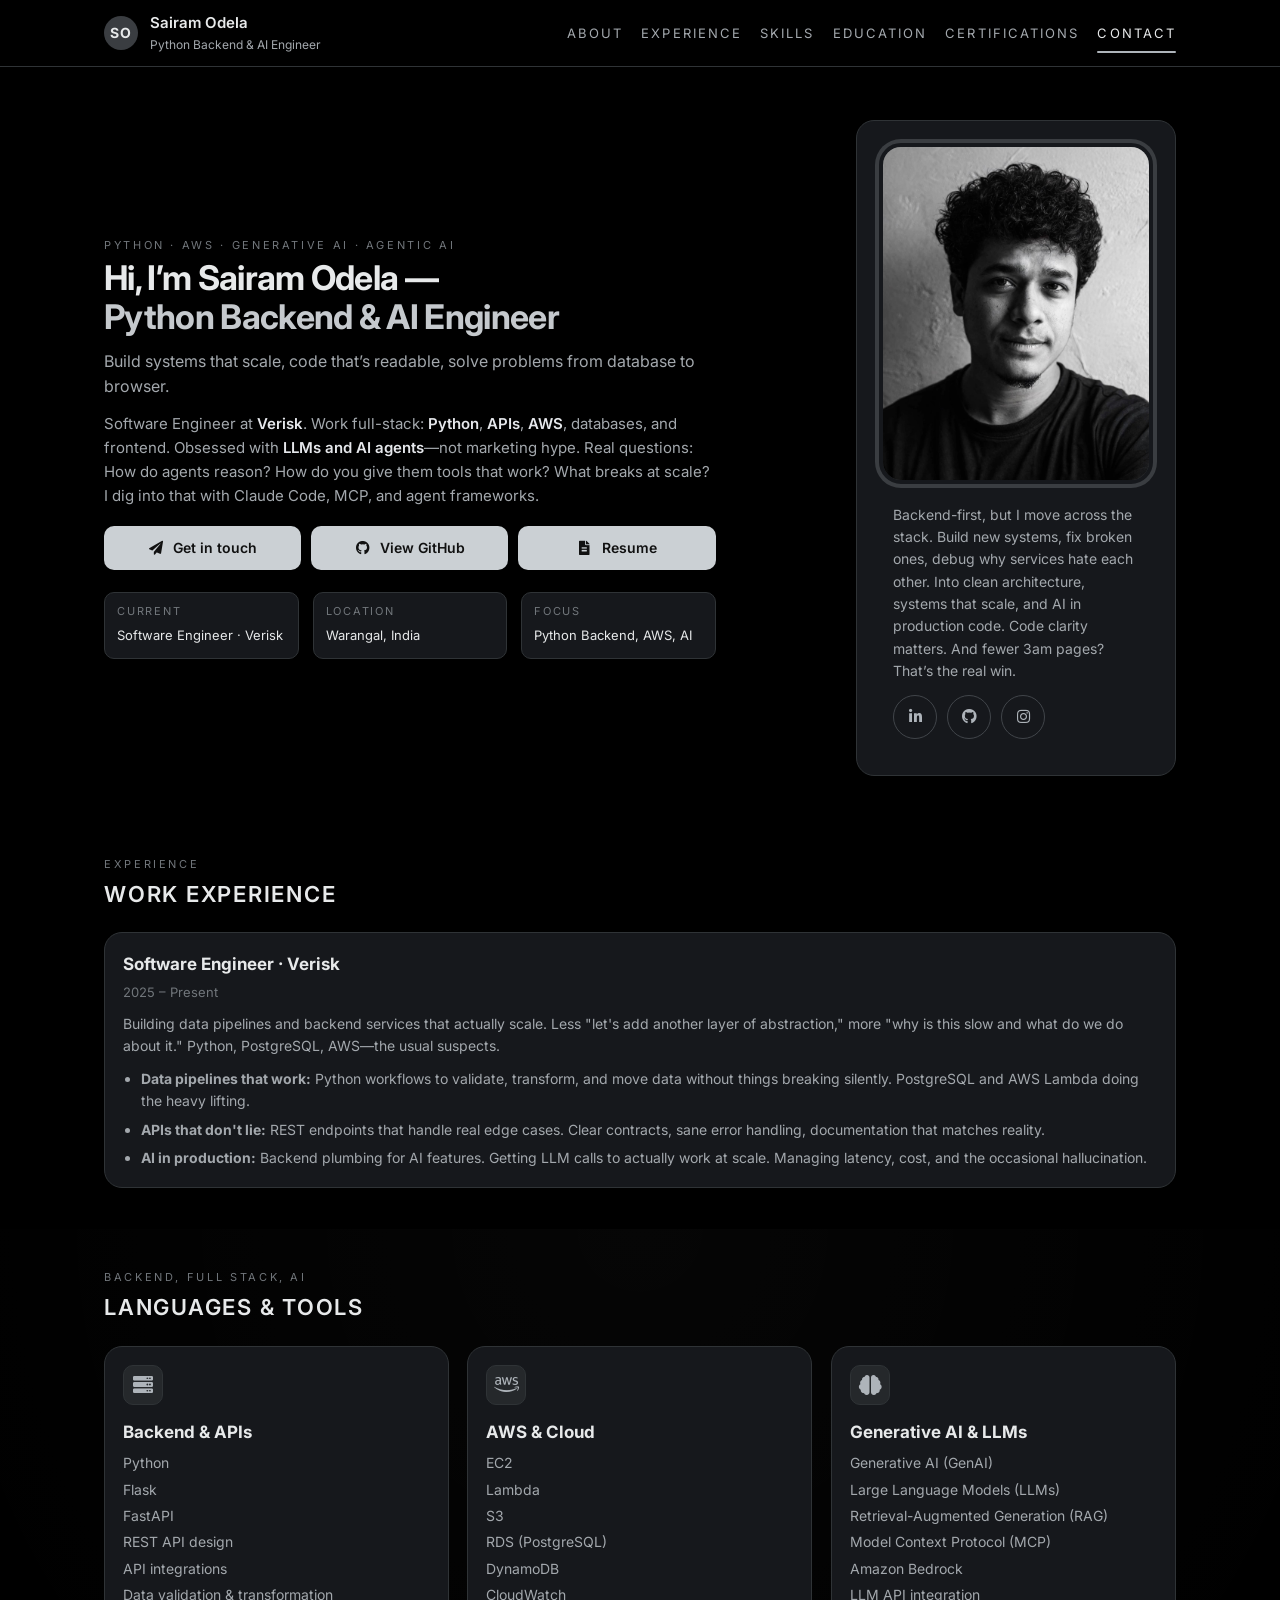
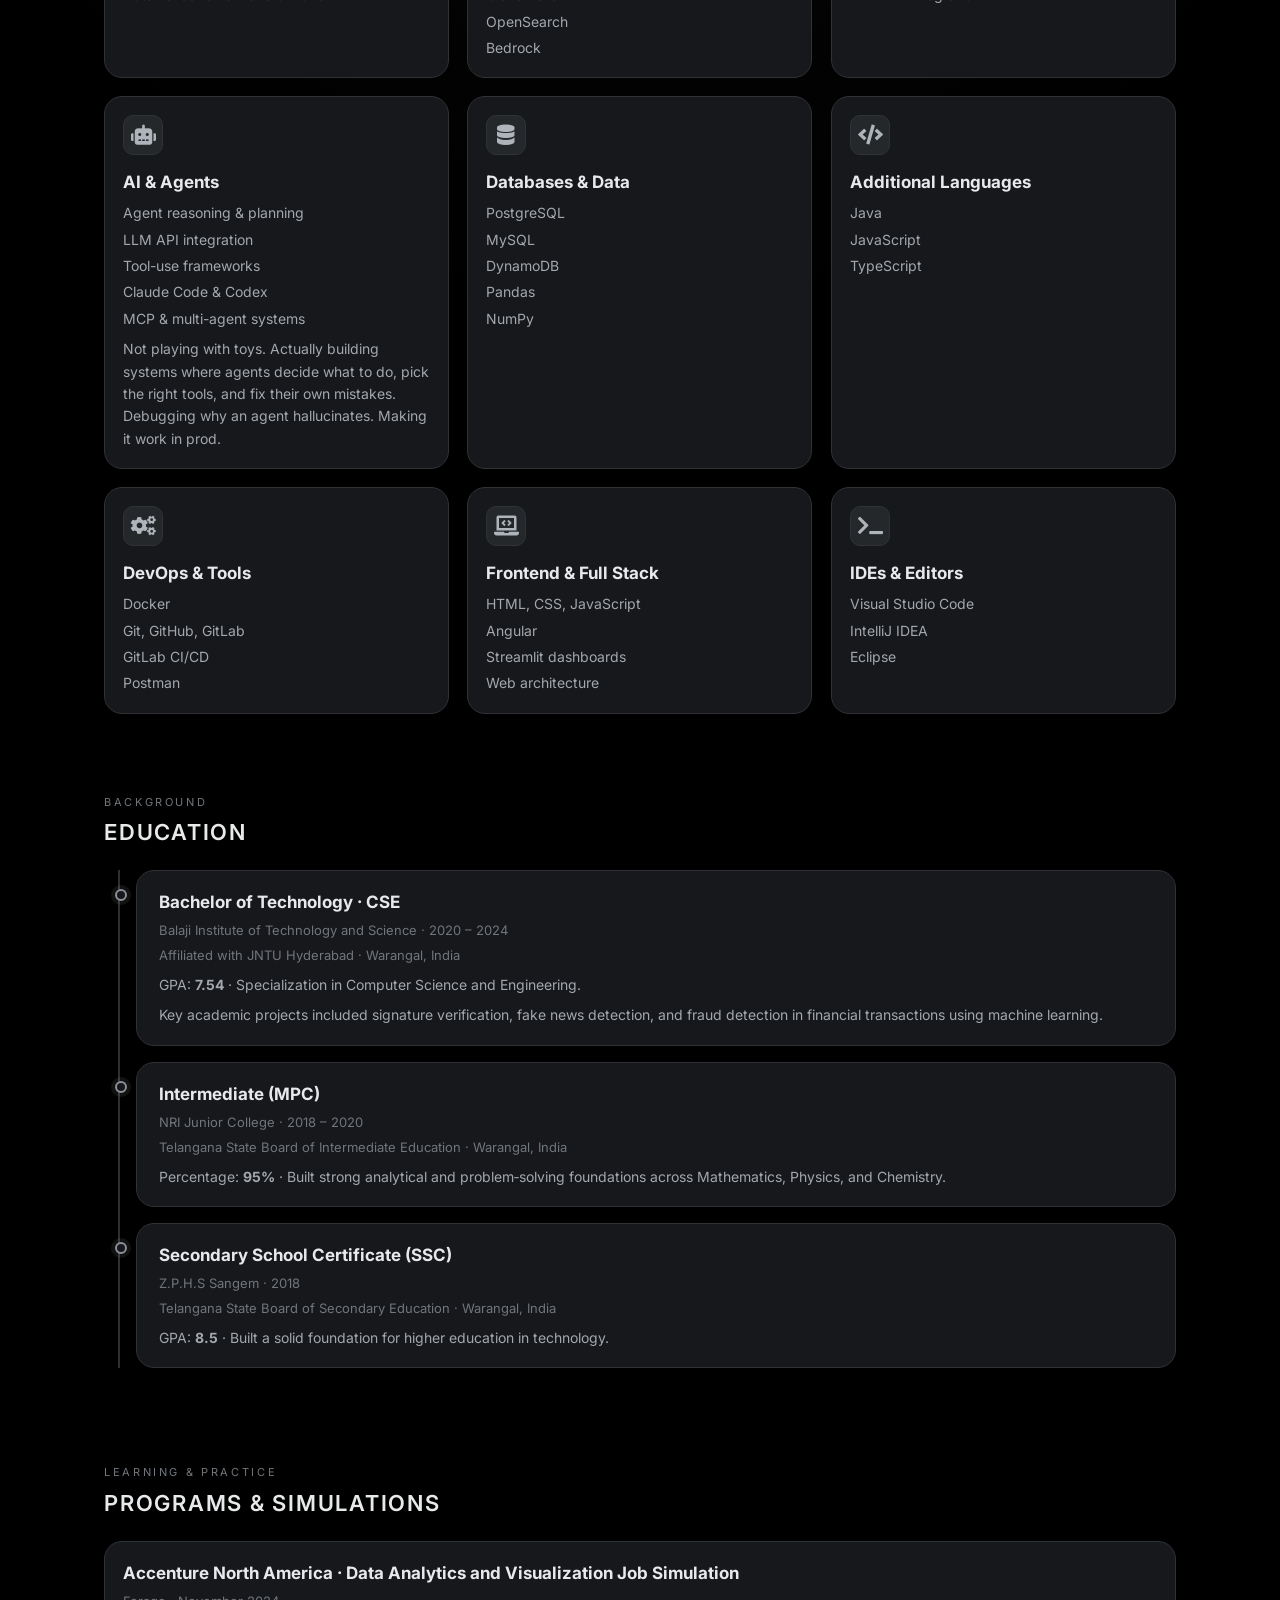
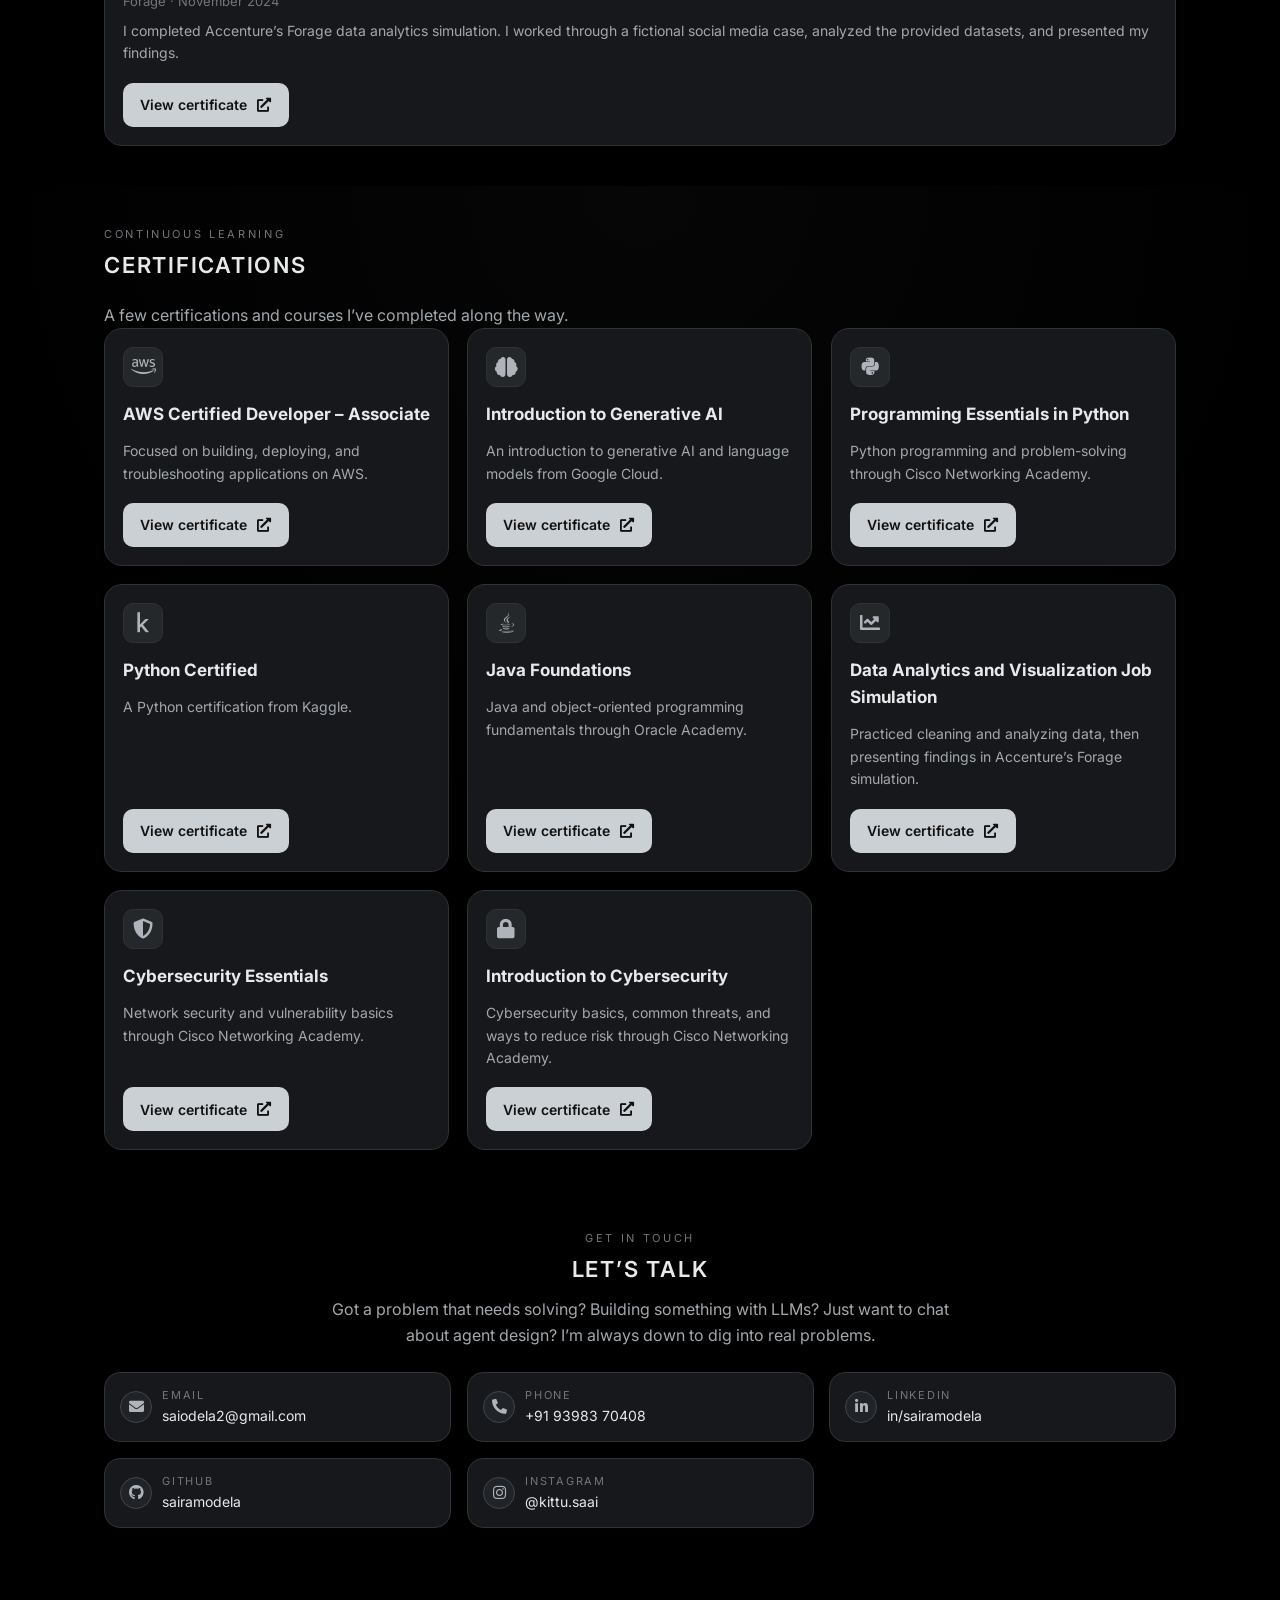
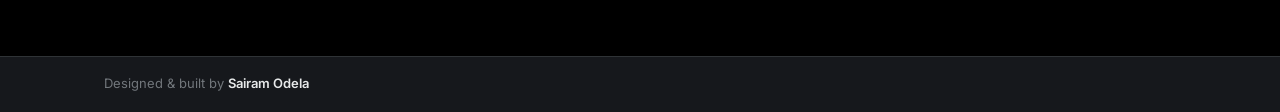
==== commit a99cd2e3: "revert: restore original AI & Agents description Use the earlier version that resonated better: 'Not" ====
--- a/index.html
+++ b/index.html
@@ -342,7 +342,7 @@
           <li>Claude Code &amp; Codex</li>
           <li>MCP &amp; multi-agent systems</li>
         </ul>
-        <p class="card-body">Building AI into production systems. Not demos—real agents that decide what to do, use the right tools, and recover from mistakes. Backend plumbing for LLMs. Debugging hallucinations. Making it scale.</p>
+        <p class="card-body">Not playing with toys. Actually building systems where agents decide what to do, pick the right tools, and fix their own mistakes. Debugging why an agent hallucinates. Making it work in prod.</p>
       </div>
 
       <!-- Databases and data tools -->
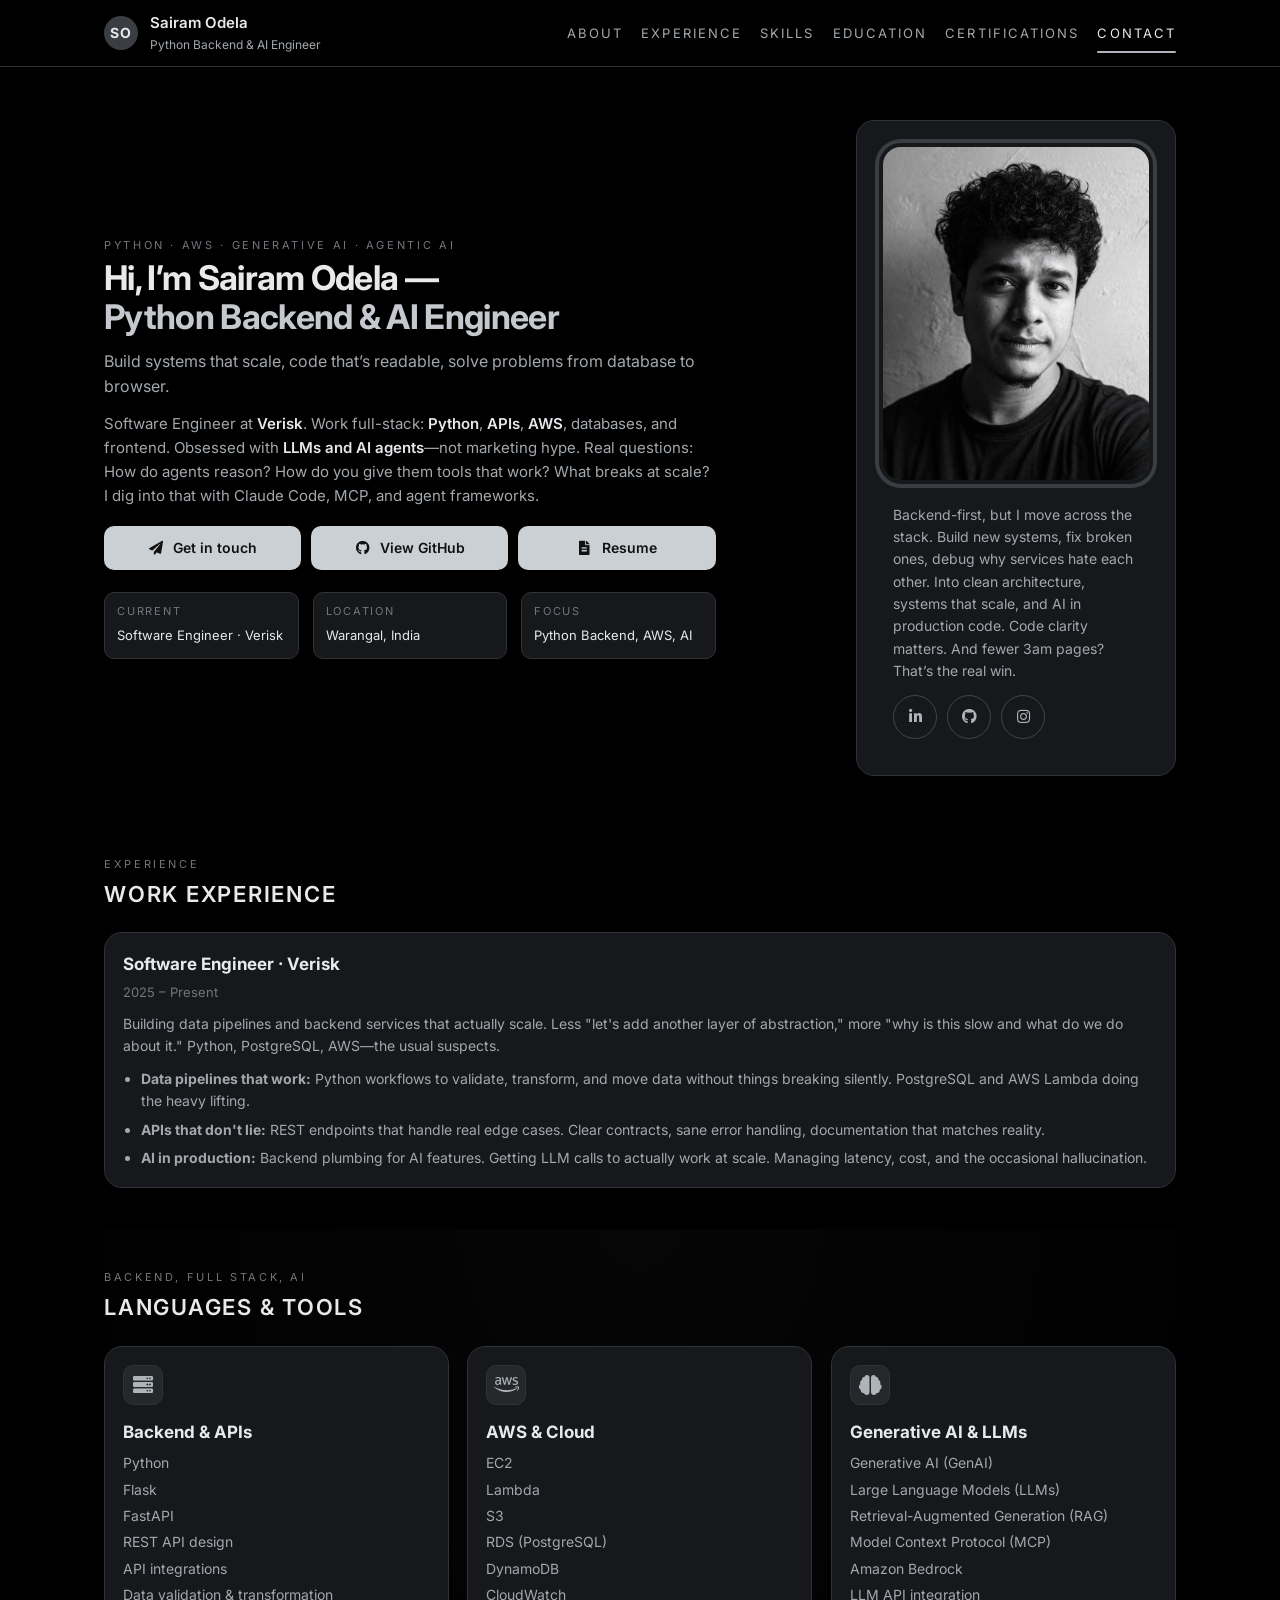
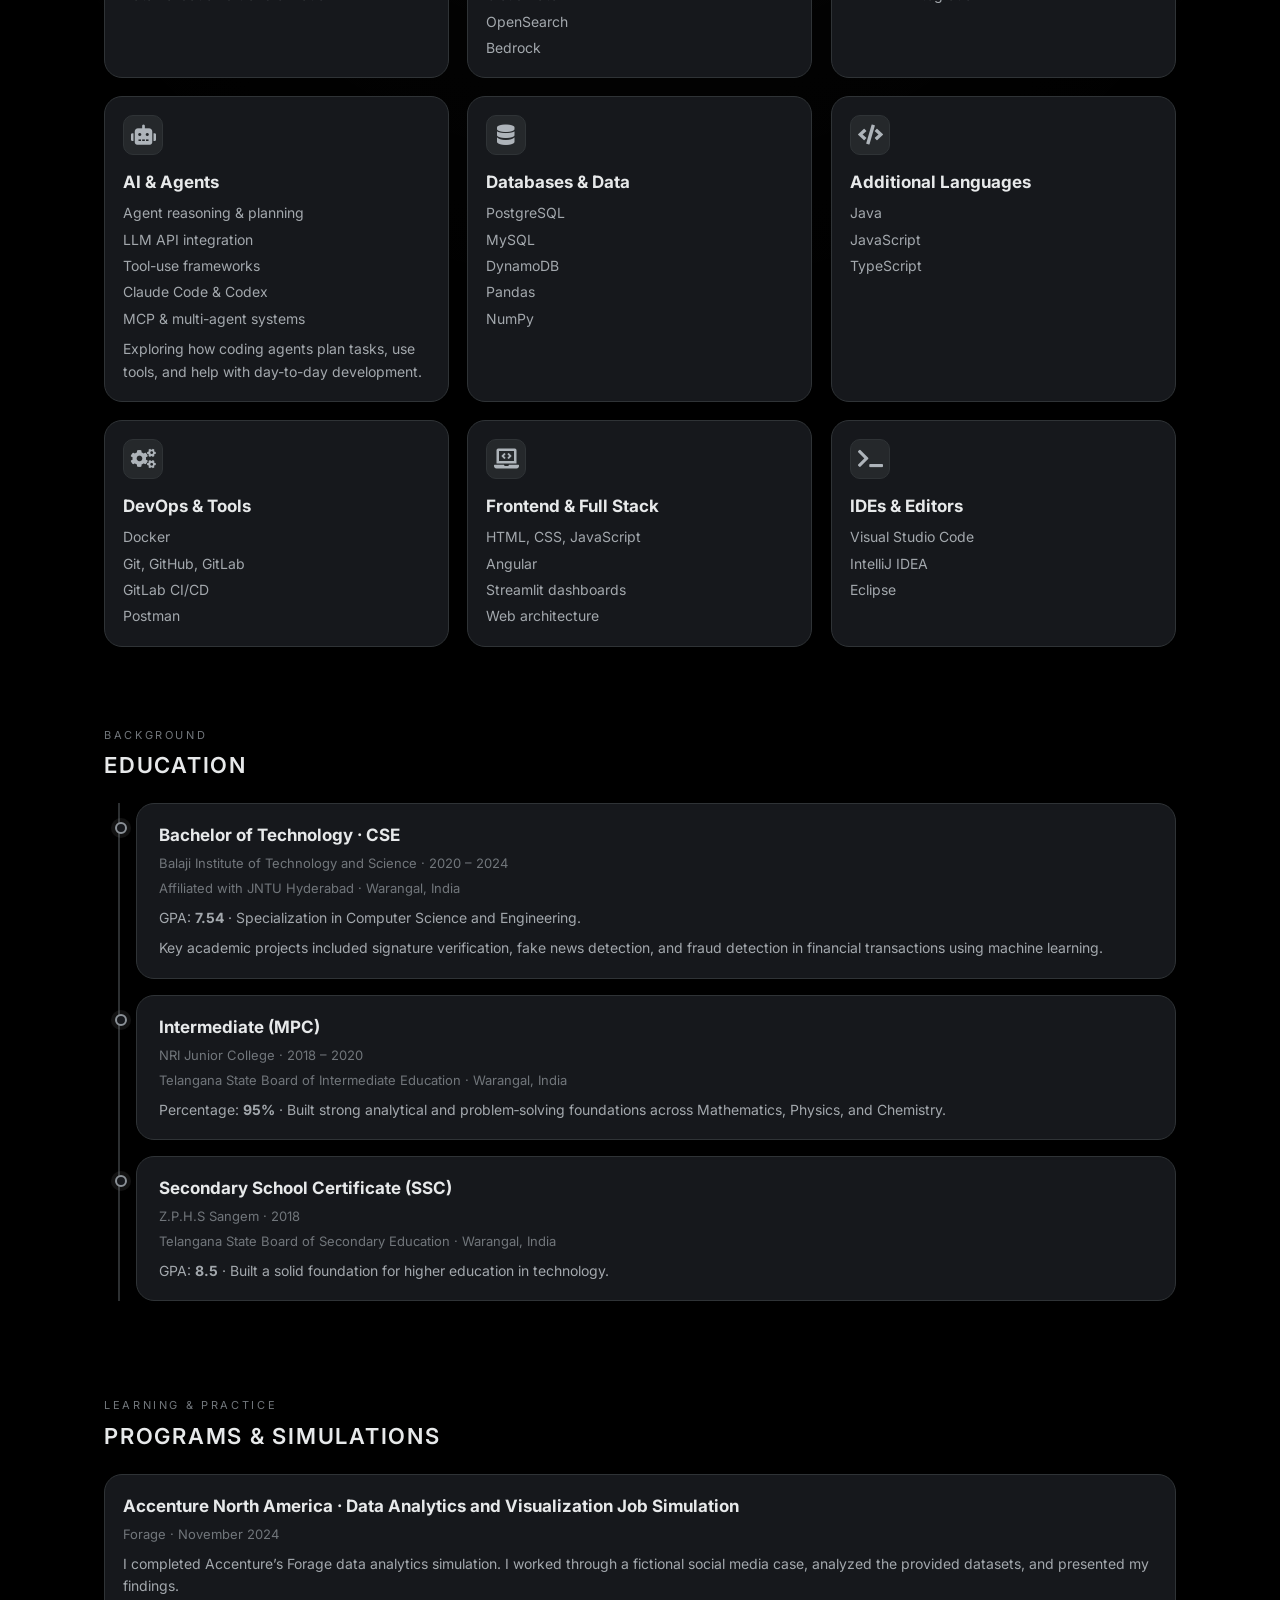
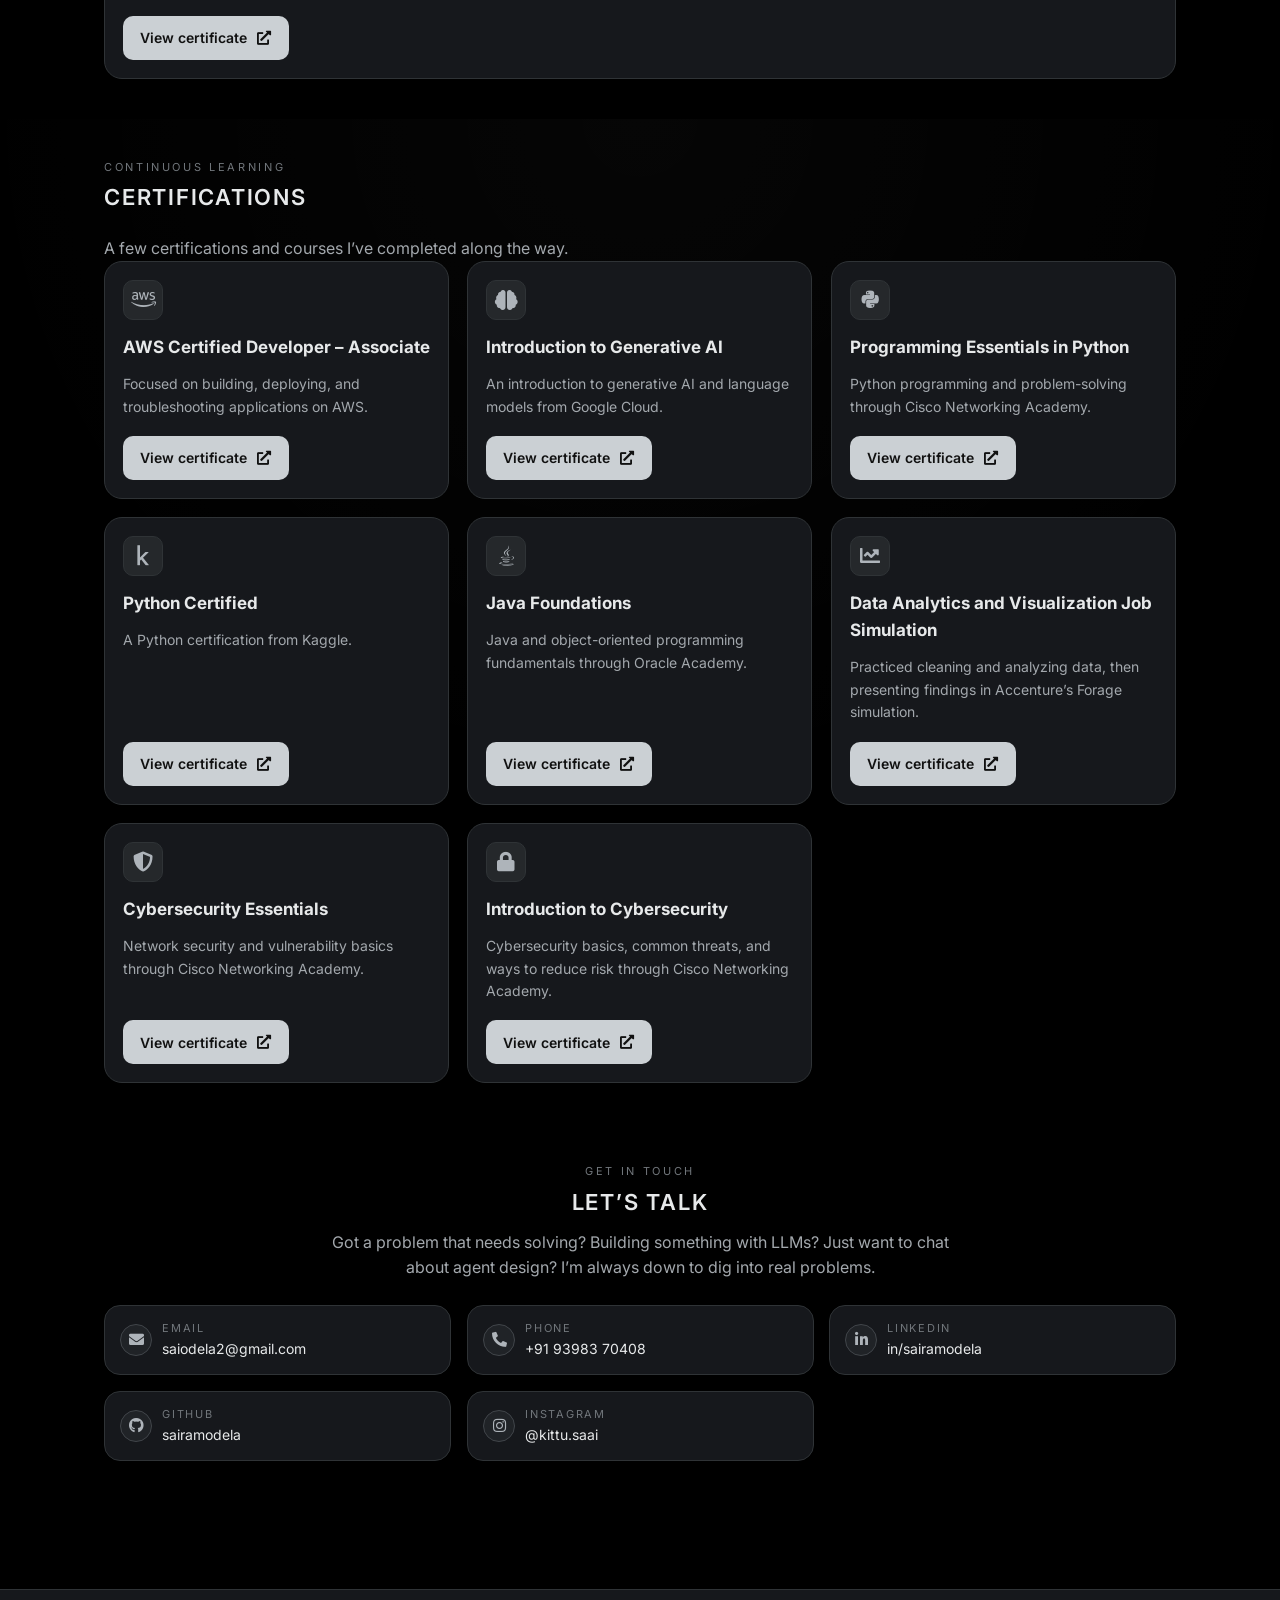
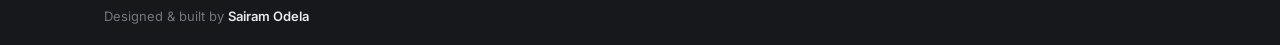
==== commit 35a5fbe4: "revert AI description to original Restore original portfolio language: 'Exploring how coding agents " ====
--- a/index.html
+++ b/index.html
@@ -342,7 +342,7 @@
           <li>Claude Code &amp; Codex</li>
           <li>MCP &amp; multi-agent systems</li>
         </ul>
-        <p class="card-body">Not playing with toys. Actually building systems where agents decide what to do, pick the right tools, and fix their own mistakes. Debugging why an agent hallucinates. Making it work in prod.</p>
+        <p class="card-body">Exploring how coding agents plan tasks, use tools, and help with day-to-day development.</p>
       </div>
 
       <!-- Databases and data tools -->
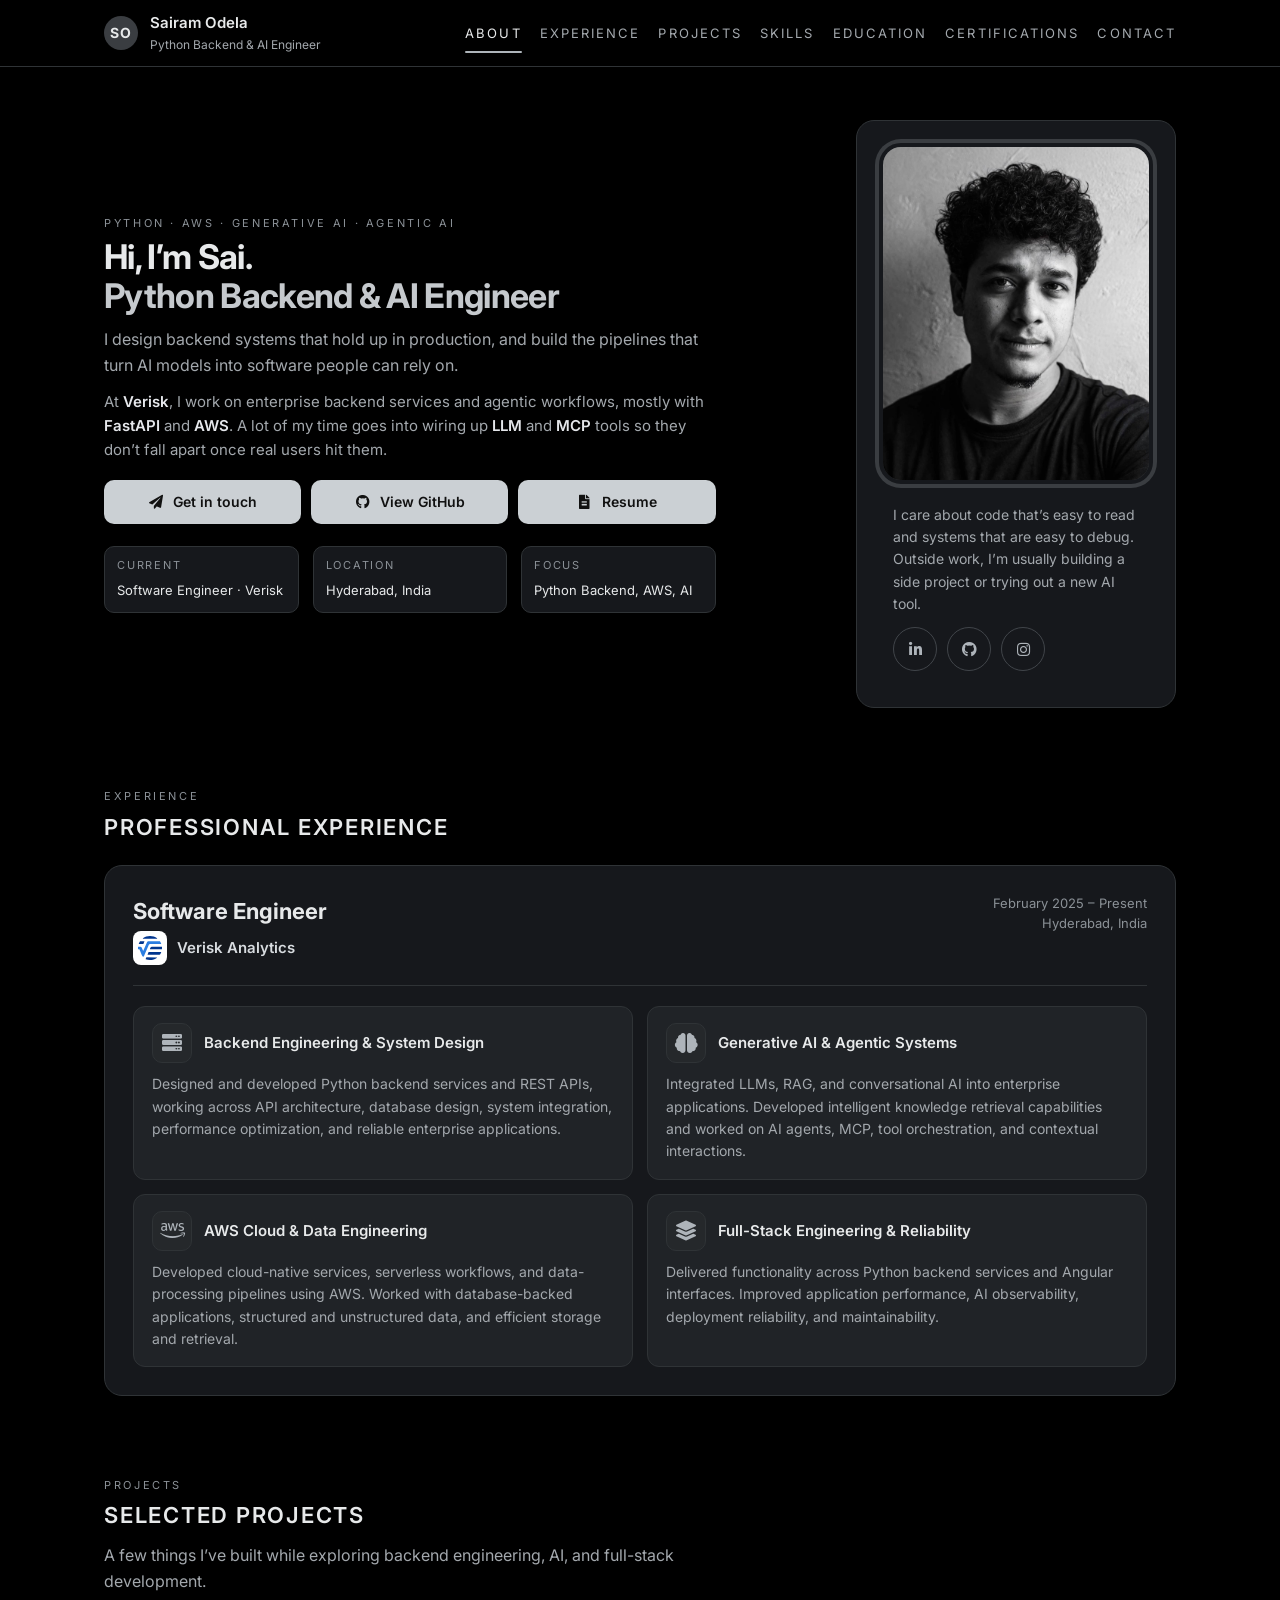
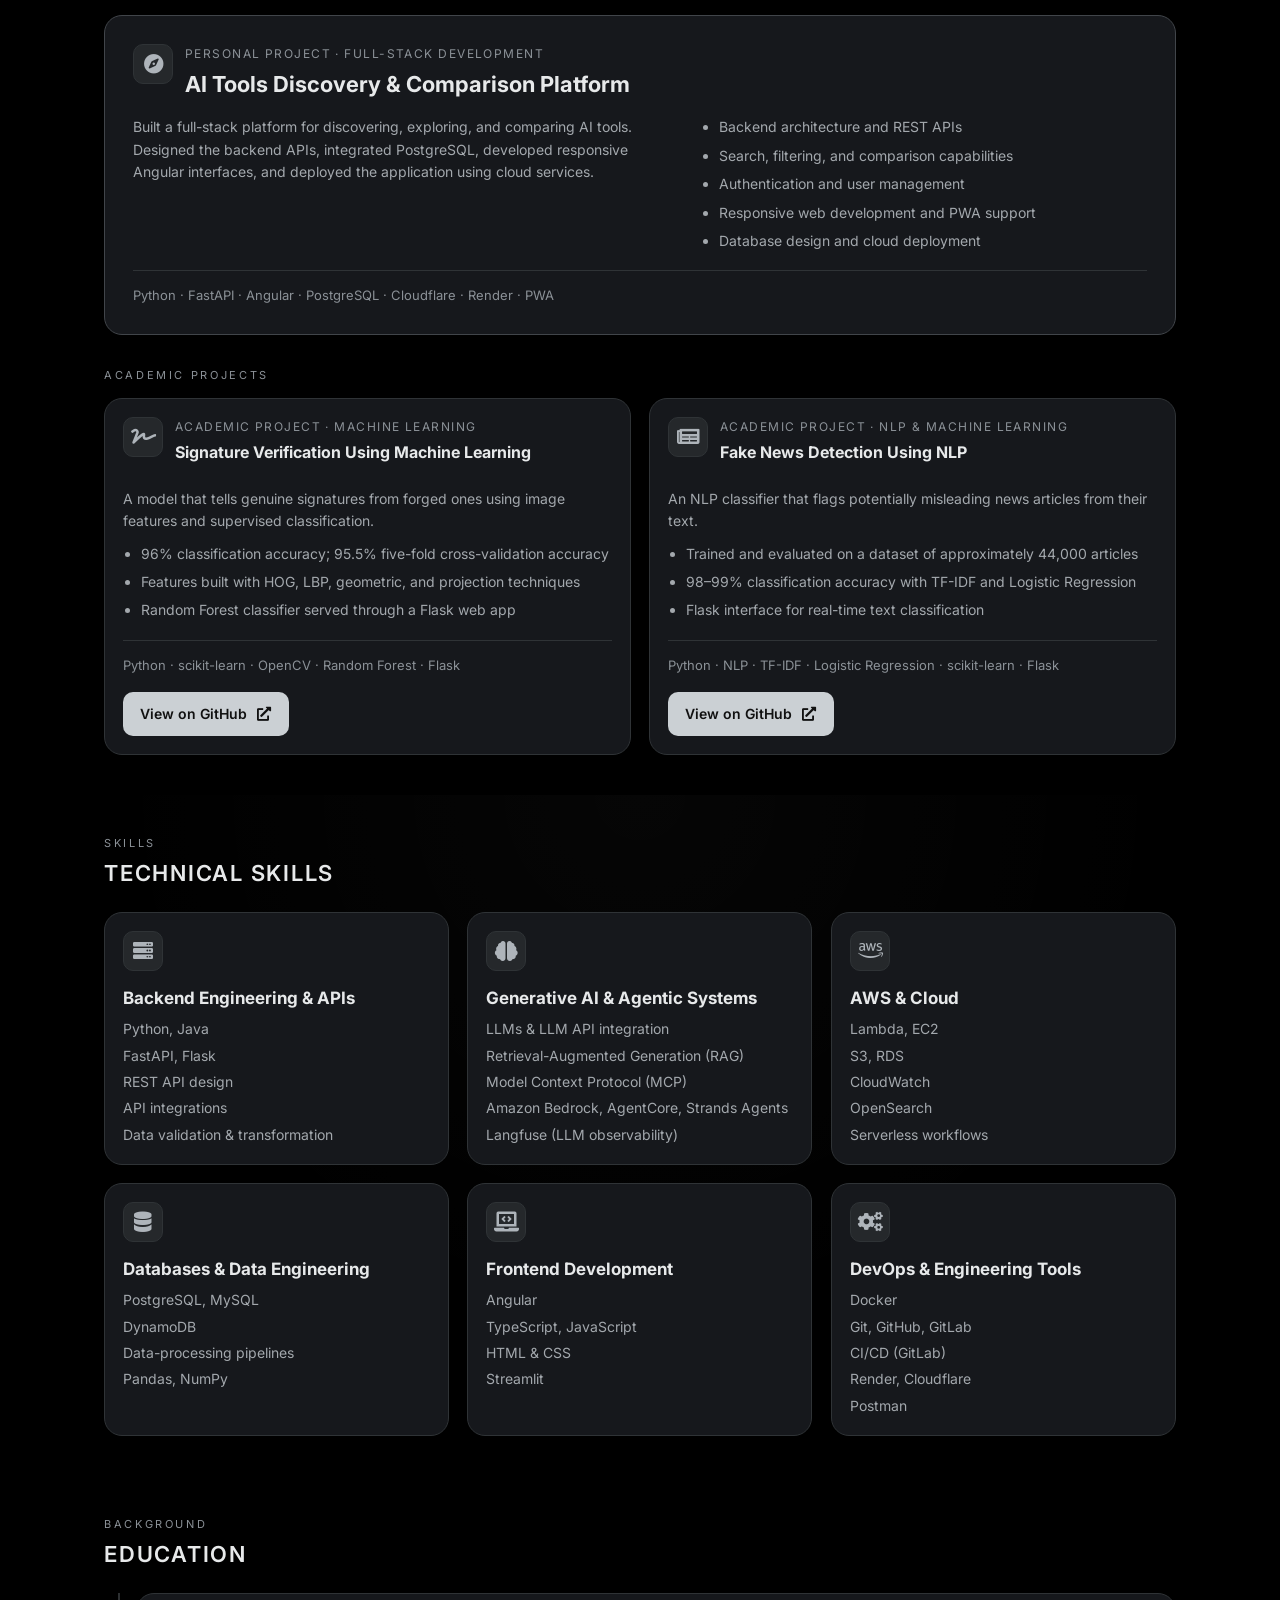
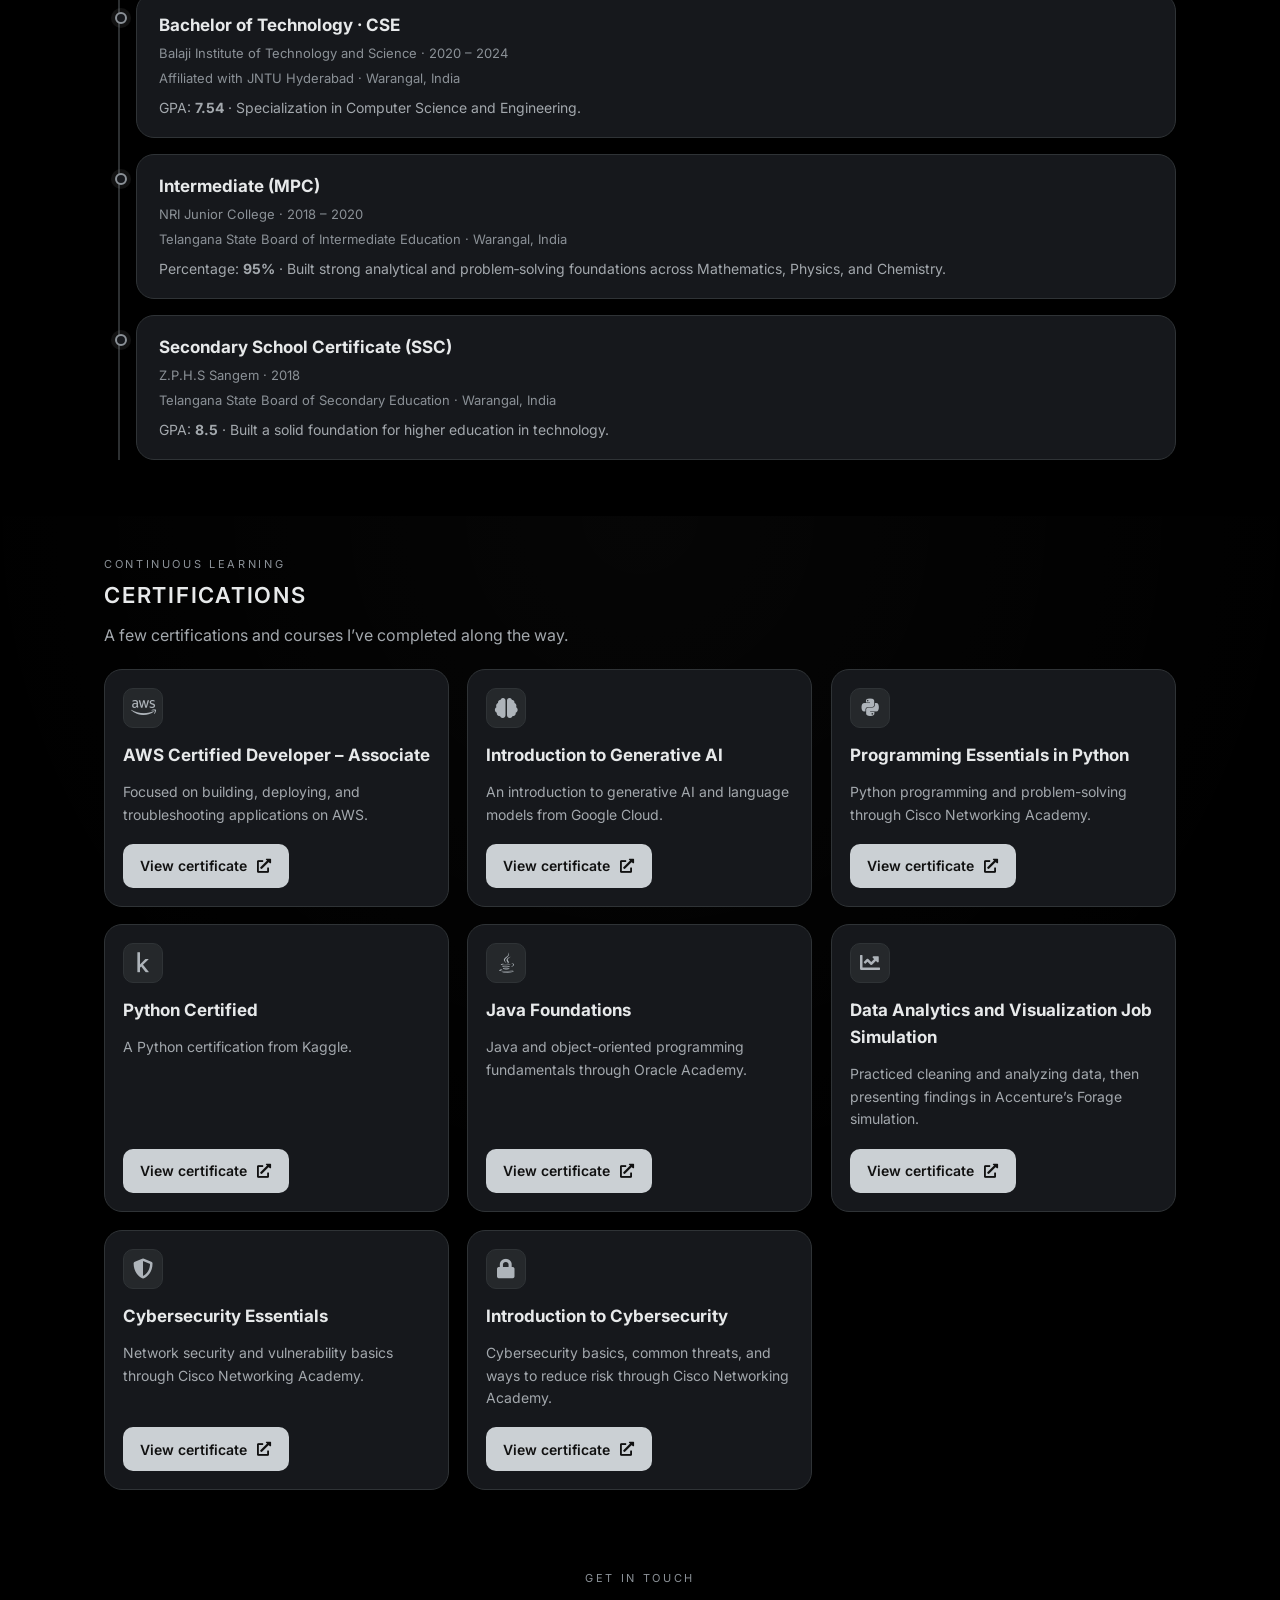
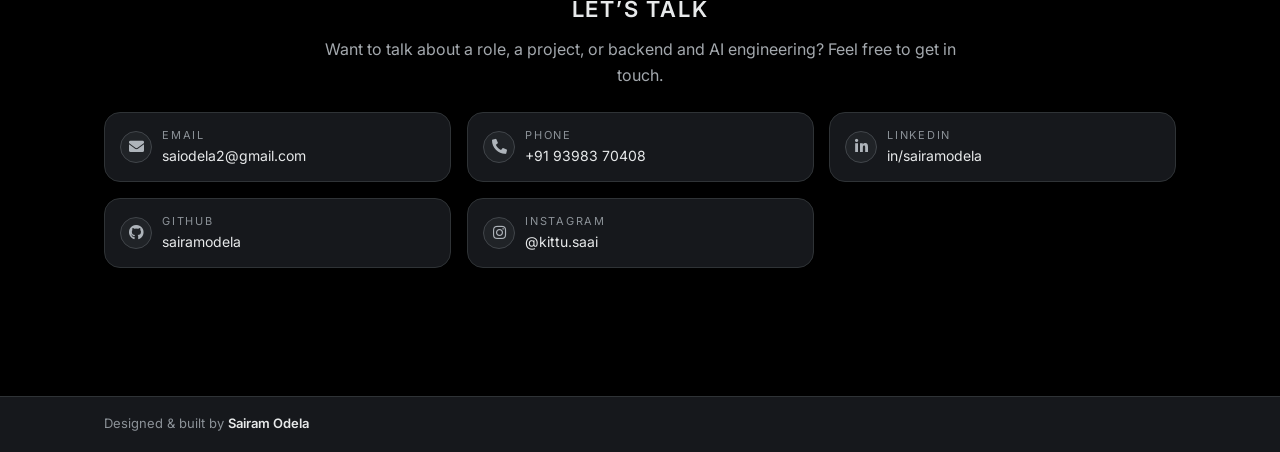
==== commit 88ae2eb3: "Refresh portfolio content, layout, and accessibility Rework the experience, projects, and skills sec" ====
--- a/index.html
+++ b/index.html
@@ -5,23 +5,23 @@
     <meta name="viewport" content="width=device-width, initial-scale=1.0" />
     <meta
       name="description"
-      content="Sairam Odela — Backend engineer. Building systems that scale. Obsessed with how AI agents actually work. Python, AWS, LLMs, and everything in between."
+      content="Sairam Odela is a software engineer at Verisk building Python backend systems on AWS and bringing LLMs into real applications."
     />
     <meta name="theme-color" content="#000000" />
     <meta name="color-scheme" content="dark" />
-    <title>Sairam Odela — Backend Engineer &amp; AI Systems</title>
+    <title>Sairam Odela · Python Backend &amp; AI Engineer</title>
     
     <!-- SEO & Social Media OpenGraph Tags -->
-    <meta property="og:title" content="Sairam Odela — Backend Engineer &amp; AI Systems" />
-    <meta property="og:description" content="Backend engineer building systems at scale. Deep into AI agents, LLMs, and how to make them work in production." />
+    <meta property="og:title" content="Sairam Odela · Python Backend &amp; AI Engineer" />
+    <meta property="og:description" content="Software engineer at Verisk building Python backend systems on AWS and bringing LLMs into real applications." />
     <meta property="og:type" content="website" />
     <meta property="og:url" content="https://sairamodela.github.io/" />
     <meta property="og:image" content="https://sairamodela.github.io/profile.webp" />
     <link rel="canonical" href="https://sairamodela.github.io/" />
     <meta name="twitter:card" content="summary_large_image" />
     <meta name="twitter:image" content="https://sairamodela.github.io/profile.webp" />
-    <meta name="twitter:title" content="Sairam Odela — Backend Engineer &amp; AI Systems" />
-    <meta name="twitter:description" content="Building backend systems and AI agents. Python, AWS, LLMs—the real problems and how to solve them." />
+    <meta name="twitter:title" content="Sairam Odela · Python Backend &amp; AI Engineer" />
+    <meta name="twitter:description" content="Software engineer at Verisk building Python backend systems on AWS and bringing LLMs into real applications." />
     
     <!-- Dynamic SVG Favicon (SO text logo) -->
     <link rel="icon" type="image/svg+xml" href="data:image/svg+xml,<svg xmlns=%22http://www.w3.org/2000/svg%22 viewBox=%220 0 100 100%22><rect width=%22100%22 height=%22100%22 rx=%2220%22 fill=%22%23020617%22/><text x=%2250%22 y=%2254%22 font-family=%22system-ui, sans-serif%22 font-weight=%22bold%22 font-size=%2242%22 fill=%22%23e5e7eb%22 text-anchor=%22middle%22 dominant-baseline=%22middle%22>SO</text></svg>">
@@ -81,6 +81,7 @@
           <nav id="site-nav" class="site-nav" aria-label="Main navigation">
             <a href="#profile" class="nav-link is-active">About</a>
             <a href="#work-experience" class="nav-link">Experience</a>
+            <a href="#projects" class="nav-link">Projects</a>
             <a href="#skills" class="nav-link">Skills</a>
             <a href="#education" class="nav-link">Education</a>
             <a href="#certifications" class="nav-link">Certifications</a>
@@ -116,20 +117,20 @@
       <p class="eyebrow">Python · AWS · Generative AI · Agentic AI</p>
 
       <h1 class="hero-title">
-        Hi, I’m Sairam Odela —<br />
+        Hi, I’m Sai.<br />
         <span class="hero-role">Python Backend &amp; AI Engineer</span>
       </h1>
 
       <p class="hero-subtitle">
-        Build systems that scale, code that’s readable, solve problems from database to browser.
+        I design backend systems that hold up in production, and build the pipelines that turn AI models
+        into software people can rely on.
       </p>
+
       <p class="hero-body">
-        Software Engineer at <span class="text-strong">Verisk</span>. Work full-stack:
-        <span class="text-strong">Python</span>, <span class="text-strong">APIs</span>,
-        <span class="text-strong">AWS</span>, databases, and frontend. Obsessed with
-        <span class="text-strong">LLMs and AI agents</span>—not marketing hype. Real questions: How do agents
-        reason? How do you give them tools that work? What breaks at scale?
-        I dig into that with Claude Code, MCP, and agent frameworks.
+        At <span class="text-strong">Verisk</span>, I work on enterprise backend services and agentic
+        workflows, mostly with <span class="text-strong">FastAPI</span> and <span class="text-strong">AWS</span>.
+        A lot of my time goes into wiring up <span class="text-strong">LLM</span> and
+        <span class="text-strong">MCP</span> tools so they don’t fall apart once real users hit them.
       </p>
              <div class="hero-actions">
                 <a
@@ -156,7 +157,7 @@
                   class="btn"
                 >
                   <i class="fas fa-file-alt"></i>
-                  <span class="btn-text">Resume</span>
+                  <span>Resume</span>
                 </a>
               </div>
 
@@ -167,7 +168,7 @@
                 </div>
                 <div class="meta-item">
                   <span class="meta-label">Location</span>
-                  <span class="meta-value">Warangal, India</span>
+                  <span class="meta-value">Hyderabad, India</span>
                 </div>
                 <div class="meta-item">
                   <span class="meta-label">Focus</span>
@@ -191,10 +192,10 @@
                 </div>
                 <div class="card-profile-body">
                 <p>
-                  Backend-first, but I move across the stack. Build new systems, fix broken ones, debug why services
-                  hate each other. Into clean architecture, systems that scale, and AI in production code.
-                  Code clarity matters. And fewer 3am pages? That’s the real win.
-                </p>                  <div class="inline-links">
+                  I care about code that’s easy to read and systems that are easy to debug. Outside work,
+                  I’m usually building a side project or trying out a new AI tool.
+                </p>
+                  <div class="inline-links">
                     <a
                       aria-label="LinkedIn profile"
                       href="https://www.linkedin.com/in/sairamodela"
@@ -226,51 +227,201 @@
           </div>
         </section>
 
-        <!-- Experience -->
-        <section
-          id="work-experience"
-          class="section"
-          data-aos="fade-up"
-          data-aos-duration="900"
+<!-- Professional Experience -->
+<section
+  id="work-experience"
+  class="section"
+  data-aos="fade-up"
+  data-aos-duration="900"
+>
+  <div class="section-inner">
+    <div class="section-header">
+      <p class="eyebrow">Experience</p>
+      <h2 class="section-title">Professional Experience</h2>
+    </div>
+
+    <article class="card card-experience">
+      <header class="experience-header">
+        <div>
+          <h3>Software Engineer</h3>
+          <p class="experience-company">
+            <img class="company-logo" src="verisk-logo.svg" alt="" width="24" height="24" />
+            <span>Verisk Analytics</span>
+          </p>
+        </div>
+        <p class="experience-meta">
+          February 2025 – Present<br />
+          Hyderabad, India
+        </p>
+      </header>
+
+      <div class="focus-grid">
+        <div class="focus-item">
+          <div class="focus-item-head">
+            <span class="skill-icon" aria-hidden="true"><i class="fas fa-server"></i></span>
+            <h4>Backend Engineering &amp; System Design</h4>
+          </div>
+          <p>
+            Designed and developed Python backend services and REST APIs, working across API
+            architecture, database design, system integration, performance optimization, and
+            reliable enterprise applications.
+          </p>
+        </div>
+
+        <div class="focus-item">
+          <div class="focus-item-head">
+            <span class="skill-icon" aria-hidden="true"><i class="fas fa-brain"></i></span>
+            <h4>Generative AI &amp; Agentic Systems</h4>
+          </div>
+          <p>
+            Integrated LLMs, RAG, and conversational AI into enterprise applications. Developed
+            intelligent knowledge retrieval capabilities and worked on AI agents, MCP, tool
+            orchestration, and contextual interactions.
+          </p>
+        </div>
+
+        <div class="focus-item">
+          <div class="focus-item-head">
+            <span class="skill-icon" aria-hidden="true"><i class="fab fa-aws"></i></span>
+            <h4>AWS Cloud &amp; Data Engineering</h4>
+          </div>
+          <p>
+            Developed cloud-native services, serverless workflows, and data-processing pipelines
+            using AWS. Worked with database-backed applications, structured and unstructured data,
+            and efficient storage and retrieval.
+          </p>
+        </div>
+
+        <div class="focus-item">
+          <div class="focus-item-head">
+            <span class="skill-icon" aria-hidden="true"><i class="fas fa-layer-group"></i></span>
+            <h4>Full-Stack Engineering &amp; Reliability</h4>
+          </div>
+          <p>
+            Delivered functionality across Python backend services and Angular interfaces. Improved
+            application performance, AI observability, deployment reliability, and maintainability.
+          </p>
+        </div>
+      </div>
+    </article>
+  </div>
+</section>
+
+<!-- Selected Projects -->
+<section
+  id="projects"
+  class="section"
+  data-aos="fade-up"
+  data-aos-duration="900"
+>
+  <div class="section-inner">
+    <div class="section-header">
+      <p class="eyebrow">Projects</p>
+      <h2 class="section-title">Selected Projects</h2>
+      <p class="section-intro">
+        A few things I’ve built while exploring backend engineering, AI, and full-stack development.
+      </p>
+    </div>
+
+    <!-- Featured personal project -->
+    <article class="card card-featured">
+      <div class="project-head">
+        <span class="skill-icon" aria-hidden="true"><i class="fas fa-compass"></i></span>
+        <div>
+          <p class="project-category">Personal Project · Full-Stack Development</p>
+          <h3>AI Tools Discovery &amp; Comparison Platform</h3>
+        </div>
+      </div>
+
+      <div class="featured-body">
+        <p class="card-body">
+          Built a full-stack platform for discovering, exploring, and comparing AI tools. Designed
+          the backend APIs, integrated PostgreSQL, developed responsive Angular interfaces, and
+          deployed the application using cloud services.
+        </p>
+
+        <ul class="card-list">
+          <li>Backend architecture and REST APIs</li>
+          <li>Search, filtering, and comparison capabilities</li>
+          <li>Authentication and user management</li>
+          <li>Responsive web development and PWA support</li>
+          <li>Database design and cloud deployment</li>
+        </ul>
+      </div>
+
+      <p class="card-tech">
+        Python · FastAPI · Angular · PostgreSQL · Cloudflare · Render · PWA
+      </p>
+    </article>
+
+    <!-- Academic projects -->
+    <p class="project-group-label">Academic Projects</p>
+    <div class="project-grid">
+      <article class="card card-project">
+        <div class="project-head">
+          <span class="skill-icon" aria-hidden="true"><i class="fas fa-signature"></i></span>
+          <div>
+            <p class="project-category">Academic Project · Machine Learning</p>
+            <h3>Signature Verification Using Machine Learning</h3>
+          </div>
+        </div>
+        <p class="card-body">
+          A model that tells genuine signatures from forged ones using image features and
+          supervised classification.
+        </p>
+        <ul class="card-list">
+          <li>96% classification accuracy; 95.5% five-fold cross-validation accuracy</li>
+          <li>Features built with HOG, LBP, geometric, and projection techniques</li>
+          <li>Random Forest classifier served through a Flask web app</li>
+        </ul>
+        <p class="card-tech">
+          Python · scikit-learn · OpenCV · Random Forest · Flask
+        </p>
+        <a
+          href="https://github.com/sairamodela/Signature-Verification"
+          class="link-inline"
+          target="_blank"
+          rel="noopener noreferrer"
+          aria-label="View Signature Verification on GitHub (opens in a new tab)"
         >
-          <div class="section-inner">
-            <div class="section-header">
-              <p class="eyebrow">Experience</p>
-              <h2 class="section-title">Work Experience</h2>
-            </div>
-            <article class="card card-timeline">
-            <header class="card-timeline-header">
-              <div>
-                <h3>Software Engineer · Verisk</h3>
-                <p class="card-subtitle">2025 – Present</p>
-              </div>
-            </header>
-          <p class="card-body">
-            Building data pipelines and backend services that actually scale. Less "let's add another layer of abstraction,"
-            more "why is this slow and what do we do about it." Python, PostgreSQL, AWS—the usual suspects.
-          </p>
-
-          <ul class="card-list">
-            <li>
-              <strong>Data pipelines that work:</strong>
-              Python workflows to validate, transform, and move data without things breaking silently.
-              PostgreSQL and AWS Lambda doing the heavy lifting.
-            </li>
-
-            <li>
-              <strong>APIs that don't lie:</strong>
-              REST endpoints that handle real edge cases. Clear contracts, sane error handling,
-              documentation that matches reality.
-            </li>
-
-            <li>
-              <strong>AI in production:</strong>
-              Backend plumbing for AI features. Getting LLM calls to actually work at scale.
-              Managing latency, cost, and the occasional hallucination.
-            </li>
-          </ul>
-    </article> 
-        </section>
+          <span>View on GitHub</span>
+          <i class="fas fa-external-link-alt"></i>
+        </a>
+      </article>
+
+      <article class="card card-project">
+        <div class="project-head">
+          <span class="skill-icon" aria-hidden="true"><i class="fas fa-newspaper"></i></span>
+          <div>
+            <p class="project-category">Academic Project · NLP &amp; Machine Learning</p>
+            <h3>Fake News Detection Using NLP</h3>
+          </div>
+        </div>
+        <p class="card-body">
+          An NLP classifier that flags potentially misleading news articles from their text.
+        </p>
+        <ul class="card-list">
+          <li>Trained and evaluated on a dataset of approximately 44,000 articles</li>
+          <li>98–99% classification accuracy with TF-IDF and Logistic Regression</li>
+          <li>Flask interface for real-time text classification</li>
+        </ul>
+        <p class="card-tech">
+          Python · NLP · TF-IDF · Logistic Regression · scikit-learn · Flask
+        </p>
+        <a
+          href="https://github.com/sairamodela/Fake-News-Detection"
+          class="link-inline"
+          target="_blank"
+          rel="noopener noreferrer"
+          aria-label="View Fake News Detection on GitHub (opens in a new tab)"
+        >
+          <span>View on GitHub</span>
+          <i class="fas fa-external-link-alt"></i>
+        </a>
+      </article>
+    </div>
+  </div>
+</section>
 
 <!-- Skills -->
 <section
@@ -281,126 +432,79 @@
 >
   <div class="section-inner">
     <div class="section-header">
-      <p class="eyebrow">Backend, Full Stack, AI</p>
-      <h2 class="section-title">Languages &amp; Tools</h2>
+      <p class="eyebrow">Skills</p>
+      <h2 class="section-title">Technical Skills</h2>
     </div>
 
     <div class="grid grid-3 skills-grid">
 
-      <!-- Lead with the user's backend engineering focus -->
       <div class="card card-skill-group">
         <span class="skill-icon" aria-hidden="true"><i class="fas fa-server"></i></span>
-        <h3>Backend &amp; APIs</h3>
+        <h3>Backend Engineering &amp; APIs</h3>
         <ul>
-          <li>Python</li>
-          <li>Flask</li>
-          <li>FastAPI</li>
+          <li>Python, Java</li>
+          <li>FastAPI, Flask</li>
           <li>REST API design</li>
           <li>API integrations</li>
           <li>Data validation &amp; transformation</li>
         </ul>
       </div>
 
-      <!-- Cloud skills -->
+      <div class="card card-skill-group">
+        <span class="skill-icon" aria-hidden="true"><i class="fas fa-brain"></i></span>
+        <h3>Generative AI &amp; Agentic Systems</h3>
+        <ul>
+          <li>LLMs &amp; LLM API integration</li>
+          <li>Retrieval-Augmented Generation (RAG)</li>
+          <li>Model Context Protocol (MCP)</li>
+          <li>Amazon Bedrock, AgentCore, Strands Agents</li>
+          <li>Langfuse (LLM observability)</li>
+        </ul>
+      </div>
+
       <div class="card card-skill-group">
         <span class="skill-icon" aria-hidden="true"><i class="fab fa-aws"></i></span>
         <h3>AWS &amp; Cloud</h3>
         <ul>
-          <li>EC2</li>
-          <li>Lambda</li>
-          <li>S3</li>
-          <li>RDS (PostgreSQL)</li>
-          <li>DynamoDB</li>
+          <li>Lambda, EC2</li>
+          <li>S3, RDS</li>
           <li>CloudWatch</li>
           <li>OpenSearch</li>
-          <li>Bedrock</li>
+          <li>Serverless workflows</li>
         </ul>
       </div>
 
-      <!-- AI skills -->
       <div class="card card-skill-group">
-        <span class="skill-icon" aria-hidden="true"><i class="fas fa-brain"></i></span>
-        <h3>Generative AI &amp; LLMs</h3>
+        <span class="skill-icon" aria-hidden="true"><i class="fas fa-database"></i></span>
+        <h3>Databases &amp; Data Engineering</h3>
         <ul>
-          <li>Generative AI (GenAI)</li>
-          <li>Large Language Models (LLMs)</li>
-          <li>Retrieval-Augmented Generation (RAG)</li>
-          <li>Model Context Protocol (MCP)</li>
-          <li>Amazon Bedrock</li>
-          <li>LLM API integration</li>
+          <li>PostgreSQL, MySQL</li>
+          <li>DynamoDB</li>
+          <li>Data-processing pipelines</li>
+          <li>Pandas, NumPy</li>
         </ul>
       </div>
 
-      <!-- Hands-on AI exploration -->
       <div class="card card-skill-group">
-        <span class="skill-icon" aria-hidden="true"><i class="fas fa-robot"></i></span>
-        <h3>AI &amp; Agents</h3>
+        <span class="skill-icon" aria-hidden="true"><i class="fas fa-laptop-code"></i></span>
+        <h3>Frontend Development</h3>
         <ul>
-          <li>Agent reasoning &amp; planning</li>
-          <li>LLM API integration</li>
-          <li>Tool-use frameworks</li>
-          <li>Claude Code &amp; Codex</li>
-          <li>MCP &amp; multi-agent systems</li>
-        </ul>
-        <p class="card-body">Exploring how coding agents plan tasks, use tools, and help with day-to-day development.</p>
-      </div>
-
-      <!-- Databases and data tools -->
-      <div class="card card-skill-group">
-        <span class="skill-icon" aria-hidden="true"><i class="fas fa-database"></i></span>
-        <h3>Databases &amp; Data</h3>
-        <ul>
-          <li>PostgreSQL</li>
-          <li>MySQL</li>
-          <li>DynamoDB</li>
-          <li>Pandas</li>
-          <li>NumPy</li>
+          <li>Angular</li>
+          <li>TypeScript, JavaScript</li>
+          <li>HTML &amp; CSS</li>
+          <li>Streamlit</li>
         </ul>
       </div>
 
-      <!-- Other programming languages -->
-      <div class="card card-skill-group">
-        <span class="skill-icon" aria-hidden="true"><i class="fas fa-code"></i></span>
-        <h3>Additional Languages</h3>
-        <ul>
-          <li>Java</li>
-          <li>JavaScript</li>
-          <li>TypeScript</li>
-        </ul>
-      </div>
-
-      <!-- Engineering tools -->
       <div class="card card-skill-group">
         <span class="skill-icon" aria-hidden="true"><i class="fas fa-cogs"></i></span>
-        <h3>DevOps &amp; Tools</h3>
+        <h3>DevOps &amp; Engineering Tools</h3>
         <ul>
           <li>Docker</li>
           <li>Git, GitHub, GitLab</li>
-          <li>GitLab CI/CD</li>
+          <li>CI/CD (GitLab)</li>
+          <li>Render, Cloudflare</li>
           <li>Postman</li>
-        </ul>
-      </div>
-
-      <!-- Web skills -->
-      <div class="card card-skill-group">
-        <span class="skill-icon" aria-hidden="true"><i class="fas fa-laptop-code"></i></span>
-        <h3>Frontend &amp; Full Stack</h3>
-        <ul>
-          <li>HTML, CSS, JavaScript</li>
-          <li>Angular</li>
-          <li>Streamlit dashboards</li>
-          <li>Web architecture</li>
-        </ul>
-      </div>
-
-      <!-- IDEs & Editors -->
-      <div class="card card-skill-group">
-        <span class="skill-icon" aria-hidden="true"><i class="fas fa-terminal"></i></span>
-        <h3>IDEs & Editors</h3>
-        <ul>
-          <li>Visual Studio Code</li>
-          <li>IntelliJ IDEA</li>
-          <li>Eclipse</li>
         </ul>
       </div>
 
@@ -434,11 +538,6 @@
                   <p class="card-body">
                     GPA: <strong>7.54</strong> · Specialization in Computer
                     Science and Engineering.
-                  </p>
-                  <p class="card-body">
-                    Key academic projects included signature verification,
-                    fake news detection, and fraud detection in financial
-                    transactions using machine learning.
                   </p>
                 </div>
               </article>
@@ -483,42 +582,6 @@
           </div>
         </section>
 
-        <!-- Internships -->
-        <section
-          id="internships"
-          class="section"
-          data-aos="fade-up"
-          data-aos-duration="900"
-        >
-          <div class="section-inner">
-            <div class="section-header">
-              <p class="eyebrow">Learning &amp; Practice</p>
-              <h2 class="section-title">Programs &amp; Simulations</h2>
-            </div>
-
-            <article class="card">
-              <h3>
-                Accenture North America · Data Analytics and Visualization Job Simulation
-              </h3>
-              <p class="card-subtitle">Forage · November 2024</p>
-              <p class="card-body">
-                I completed Accenture’s Forage data analytics simulation. I worked
-                through a fictional social media case, analyzed the provided datasets,
-                and presented my findings.
-              </p>
-              <a
-                href="https://forage-uploads-prod.s3.amazonaws.com/completion-certificates/T6kdcdKSTfg2aotxT/hzmoNKtzvAzXsEqx8_T6kdcdKSTfg2aotxT_DR7vaaqnGKrf9vgLG_1732697439418_completion_certificate.pdf"
-                class="link-inline"
-                target="_blank"
-                rel="noopener noreferrer"
-               aria-label="View certificate: Accenture North America · Data Analytics and Visualization Job Simulation (opens in a new tab)">
-                <span>View certificate</span>
-                <i class="fas fa-external-link-alt" aria-hidden="true"></i>
-              </a>
-            </article>
-          </div>
-        </section>
-
         <!-- Certifications -->
         <section
           id="certifications"
@@ -530,11 +593,10 @@
             <div class="section-header">
               <p class="eyebrow">Continuous Learning</p>
               <h2 class="section-title">Certifications</h2>
+              <p class="section-intro">
+                A few certifications and courses I’ve completed along the way.
+              </p>
             </div>
-
-            <p class="section-intro">
-              A few certifications and courses I’ve completed along the way.
-            </p>
 
             <div class="grid grid-3">
               <article class="card card-cert">
@@ -543,7 +605,7 @@
                 <p class="card-body">
                   Focused on building, deploying, and troubleshooting applications on AWS.
                 </p>
-                <a href="https://drive.google.com/file/d/1DAs5Dys_mkTwef-AGlMTaxRCiYVaYt6p/view?usp=drivesdk" class="link-inline" target="_blank" rel="noopener noreferrer" aria-label="View certificate: AWS Certified Developer – Associate (opens in a new tab)">
+                <a href="https://drive.google.com/file/d/1DAs5Dys_mkTwef-AGlMTaxRCiYVaYt6p/view" class="link-inline" target="_blank" rel="noopener noreferrer" aria-label="View certificate: AWS Certified Developer – Associate (opens in a new tab)">
                   <span>View certificate</span>
                   <i class="fas fa-external-link-alt" aria-hidden="true"></i>
                 </a>
@@ -664,7 +726,7 @@
                   Cybersecurity basics, common threats, and ways to reduce risk through Cisco Networking Academy.
                 </p>
                 <a
-                  href="https://drive.google.com/file/d/1FvV3YADlnQpyNLa-4q3dasyewsnySOuT/view"
+                  href="https://drive.google.com/file/d/1cH1r62CeBmswEoU5_qx27Dl3ZhTHpTki/view"
                   class="link-inline"
                   target="_blank"
                   rel="noopener noreferrer"
@@ -690,8 +752,7 @@
               <p class="eyebrow">Get In Touch</p>
               <h2 class="section-title">Let’s Talk</h2>
               <p class="section-intro">
-                Got a problem that needs solving? Building something with LLMs? Just want to chat about agent design?
-                I’m always down to dig into real problems.
+                Want to talk about a role, a project, or backend and AI engineering? Feel free to get in touch.
               </p>
             </div>
 
--- a/style.css
+++ b/style.css
@@ -5,7 +5,6 @@
   --bg-body: #000000;
   --bg-surface: #16181c;
   --bg-surface-soft: #202327;
-  --bg-accent-soft: rgba(255, 255, 255, 0.04);
 
   /* Borders */
   --border-subtle: #2f3336;
@@ -14,7 +13,7 @@
   /* Text & Accents */
   --text-main: #e7e9ea;
   --text-muted: #a3a8ad;
-  --text-soft: #71767b;
+  --text-soft: #8b9197;
   --accent: #aeb4ba;
   --accent-strong: #d7dbdf;
 
@@ -56,18 +55,17 @@
   background: rgba(148, 163, 184, 0.5);
 }
 
-/* Highly Professional Text Selection */
+/* Text selection */
 ::selection {
   background: rgba(174, 180, 186, 0.35);
   color: #ffffff;
 }
 
-/* ADA Keyboard Accessibility Focus Rings */
+/* Keyboard focus rings */
 :focus-visible {
   outline: 2px solid var(--accent);
   outline-offset: 3px;
   border-radius: 4px;
-  outline-color: #aeb4ba;
 }
 
 html {
@@ -80,7 +78,7 @@
 body {
   font-family: "Inter", system-ui, -apple-system, BlinkMacSystemFont, "Segoe UI",
     sans-serif;
-  background: #000000;
+  background: var(--bg-body);
   color: var(--text-main);
   line-height: 1.6;
   -webkit-font-smoothing: antialiased;
@@ -134,8 +132,7 @@
   z-index: 40;
   backdrop-filter: blur(18px);
   background: rgba(0, 0, 0, 0.92);
-  border-bottom: 1px solid rgba(15, 23, 42, 0.8);
-  border-bottom-color: #2f3336;
+  border-bottom: 1px solid var(--border-subtle);
 }
 
 .site-header-inner {
@@ -231,11 +228,6 @@
   gap: 10px;
 }
 
-.nav-toggle {
-  display: none;
-}
-
-
 /* Layout */
 
 .page-main {
@@ -260,7 +252,6 @@
   transform: translateX(-50%);
   inset-block: 0;
   background: radial-gradient(circle at top, rgba(255, 255, 255, 0.025), transparent 58%);
-  opacity: 1;
   pointer-events: none;
 }
 
@@ -328,8 +319,6 @@
 }
 
 .hero-role {
-  background: none;
-  -webkit-text-fill-color: currentColor;
   color: #c5c9cd;
 }
 
@@ -345,9 +334,9 @@
 }
 
 .hero-actions {
-  display: flex;
-  flex-wrap: wrap;
-  gap: 12px;
+  display: grid;
+  grid-template-columns: repeat(3, minmax(0, 1fr));
+  gap: 10px;
   margin-top: 18px;
 }
 
@@ -355,15 +344,6 @@
 .btn-loading {
   opacity: 0.7;
   pointer-events: none;
-}
-.btn-loading .btn-text {
-  visibility: hidden;
-}
-.btn-loading .spinner {
-  display: inline-block;
-}
-.spinner {
-  display: none;
 }
 
 .hero-meta {
@@ -405,13 +385,6 @@
 .card-profile .card-profile-body {
   padding: 16px 18px 18px;
 }
-.card-timeline-header {
-  display: flex;
-  align-items: flex-start;
-  justify-content: space-between;
-  gap: 16px;
-  margin-bottom: 10px;
-}
 .avatar-wrapper {
   padding: 4px;
   border-radius: 26px;
@@ -420,11 +393,10 @@
 
 .avatar {
   border-radius: 22px;
-  border: 4px solid #020617;
+  border: 4px solid var(--bg-surface);
   object-fit: cover;
   width: 100%;
   height: auto;
-  border-color: #16181c;
 }
 
 .card-profile-body p {
@@ -487,21 +459,6 @@
   margin-top: 6px;
 }
 
-.card-badge {
-  display: inline-flex;
-  align-items: center;
-  padding: 3px 10px;
-  border-radius: 999px;
-  font-size: 11px;
-  letter-spacing: 0.16em;
-  text-transform: uppercase;
-  background: #202327;
-  color: #c5c9cd;
-  border: 1px solid rgba(129, 140, 248, 0.9);
-  margin-bottom: 8px;
-  border-color: #41454a;
-}
-
 .grid {
   display: grid;
   gap: 18px;
@@ -511,11 +468,6 @@
   grid-template-columns: repeat(3, minmax(0, 1fr));
 }
 
-.card-project,
-.card-cert {
-  min-height: 0;
-}
-
 .card-skill-group h3 {
   margin-bottom: 6px;
 }
@@ -535,10 +487,6 @@
 }
 
 /* Skills section */
-
-.section-alt .section-inner {
-  position: relative;
-}
 
 .skills-grid {
   margin-top: 10px;
@@ -576,9 +524,8 @@
   height: 12px;
   border-radius: 999px;
   background: #16181c;
-  border: 2px solid #60a5fa;
+  border: 2px solid var(--text-soft);
   box-shadow: 0 0 0 4px rgba(255, 255, 255, 0.07);
-  border-color: #8b9197;
 }
 
 .timeline-content {
@@ -644,6 +591,11 @@
   border-color: #5b6065;
 }
 
+.contact-card:hover i {
+  background: #2a2e32;
+  border-color: #71767b;
+}
+
 /* Footer */
 
 .site-footer {
@@ -663,7 +615,6 @@
   align-items: center;
 }
 
-
 .site-footer strong {
   font-weight: 600;
   color: var(--text-main);
@@ -672,7 +623,6 @@
 /* Scroll behavior styling */
 
 .site-header--scrolled {
-  border-bottom-color: #2f3336;
   box-shadow: 0 8px 24px rgba(0, 0, 0, 0.45);
 }
 
@@ -718,12 +668,6 @@
   margin-top: 18px;
 }
 
-.hero-actions {
-  display: grid;
-  grid-template-columns: repeat(3, minmax(0, 1fr));
-  gap: 10px;
-}
-
 .card-cert {
   display: flex;
   flex-direction: column;
@@ -840,11 +784,8 @@
   .contact-grid {
     grid-template-columns: repeat(2, minmax(0, 1fr));
   }
-}
-
-/* Collapse the nav into a hamburger below 1024px: 7 uppercase links
-   don't fit next to the brand on tablet widths and would get clipped. */
-@media (max-width: 1024px) {
+
+  /* Collapse the nav into a hamburger: the uppercase links don't fit next to the brand */
   .header-actions {
     display: flex;
   }
@@ -871,6 +812,8 @@
     opacity: 1;
     pointer-events: auto;
     transform: translateY(0);
+    /* Become visible immediately so keyboard focus can move into the menu */
+    transition: opacity 0.2s ease, transform 0.2s ease, visibility 0s;
   }
 
   .nav-toggle {
@@ -911,14 +854,221 @@
     font-size: 26px;
   }
 
-  .hero-actions {
-    align-items: stretch;
-  }
-
   .site-footer-inner {
     flex-direction: column;
     gap: 12px;
     text-align: center;
+  }
+}
+
+/* Experience */
+
+.card-experience {
+  padding: 28px;
+}
+
+.card-experience:hover,
+.card-featured:hover {
+  transform: none;
+}
+
+.experience-header {
+  display: flex;
+  align-items: flex-start;
+  justify-content: space-between;
+  gap: 16px 24px;
+  padding-bottom: 20px;
+  border-bottom: 1px solid var(--border-subtle);
+}
+
+.card-experience .experience-header h3 {
+  font-size: 22px;
+  margin-bottom: 2px;
+}
+
+.experience-company {
+  display: flex;
+  align-items: center;
+  gap: 10px;
+  font-size: 15px;
+  font-weight: 600;
+  color: var(--accent-strong);
+}
+
+.experience-meta {
+  font-size: 13px;
+  line-height: 1.5;
+  text-align: right;
+  color: var(--text-soft);
+}
+
+.focus-grid {
+  display: grid;
+  grid-template-columns: repeat(2, minmax(0, 1fr));
+  gap: 14px;
+  margin-top: 20px;
+}
+
+.focus-item {
+  padding: 16px 18px;
+  border: 1px solid var(--border-subtle);
+  border-radius: 12px;
+  background: var(--bg-surface-soft);
+  transition: border-color 0.2s ease;
+}
+
+.focus-item:hover {
+  border-color: var(--border-strong);
+}
+
+.focus-item h4 {
+  font-size: 15px;
+  font-weight: 600;
+  color: var(--text-main);
+}
+
+.focus-item p {
+  font-size: 14px;
+  color: var(--text-muted);
+}
+
+.company-logo {
+  box-sizing: content-box;
+  width: 24px;
+  height: 24px;
+  padding: 5px;
+  flex-shrink: 0;
+  object-fit: contain;
+  border-radius: 8px;
+  background: #ffffff;
+}
+
+.focus-item-head,
+.project-head {
+  display: flex;
+  align-items: center;
+  gap: 12px;
+}
+
+.focus-item-head {
+  margin-bottom: 10px;
+}
+
+.project-head h3 {
+  margin-bottom: 0;
+}
+
+.project-head {
+  align-items: flex-start;
+  margin-bottom: 14px;
+}
+
+.focus-item-head .skill-icon,
+.project-head .skill-icon {
+  flex-shrink: 0;
+  margin-bottom: 0;
+}
+
+/* Projects */
+
+.project-category {
+  margin-bottom: 4px;
+  font-size: 12px;
+  letter-spacing: 0.12em;
+  text-transform: uppercase;
+  color: var(--text-soft);
+}
+
+.card-featured {
+  padding: 28px;
+  border-color: var(--border-strong);
+}
+
+.card-featured h3 {
+  font-size: 22px;
+}
+
+.featured-body {
+  display: grid;
+  grid-template-columns: minmax(0, 1.2fr) minmax(0, 1fr);
+  gap: 8px 32px;
+  align-items: start;
+}
+
+.featured-body .card-body,
+.featured-body .card-list {
+  margin-top: 0;
+}
+
+.card-tech {
+  margin-top: 18px;
+  padding-top: 14px;
+  border-top: 1px solid var(--border-subtle);
+  font-size: 13px;
+  color: var(--text-soft);
+}
+
+.project-group-label {
+  margin: 32px 0 14px;
+  font-size: 11px;
+  letter-spacing: 0.24em;
+  text-transform: uppercase;
+  color: var(--text-soft);
+}
+
+.project-grid {
+  display: grid;
+  grid-template-columns: repeat(2, minmax(0, 1fr));
+  gap: 18px;
+}
+
+.card-project {
+  display: flex;
+  flex-direction: column;
+}
+
+.card-project h3 {
+  font-size: 16px;
+}
+
+.card-project .card-tech {
+  margin-top: auto;
+}
+
+.card-project .card-list {
+  margin-bottom: 18px;
+}
+
+.card-project .link-inline {
+  margin-top: 16px;
+}
+
+@media (max-width: 768px) {
+  .card-experience,
+  .card-featured {
+    padding: 20px;
+  }
+
+  .experience-header {
+    flex-direction: column;
+  }
+
+  .experience-meta {
+    text-align: left;
+  }
+
+  .focus-grid,
+  .project-grid,
+  .featured-body {
+    grid-template-columns: minmax(0, 1fr);
+  }
+
+  .featured-body {
+    gap: 0;
+  }
+
+  .featured-body .card-list {
+    margin-top: 12px;
   }
 }
 
@@ -933,8 +1083,3 @@
   }
 }
 
-.contact-card:hover i {
-  background: #2a2e32;
-  border-color: #71767b;
-  color: var(--icon-color);
-}
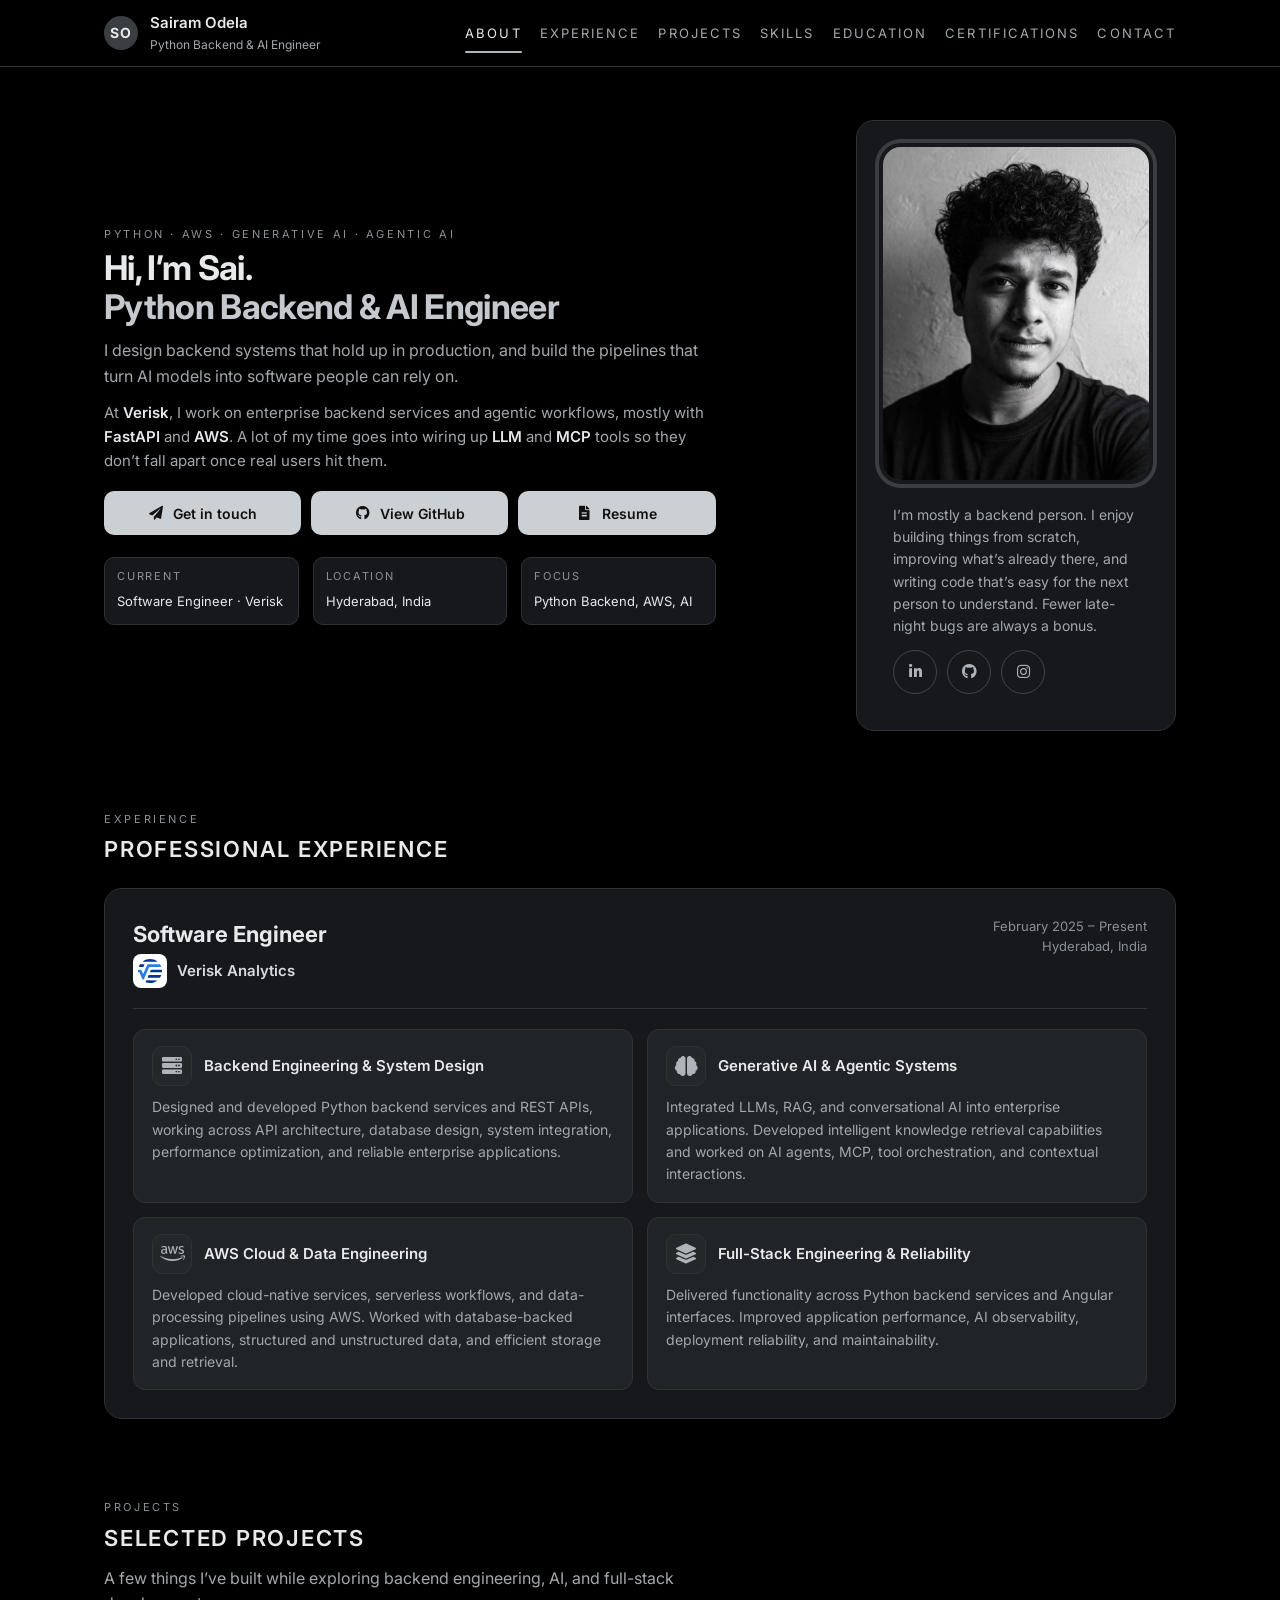
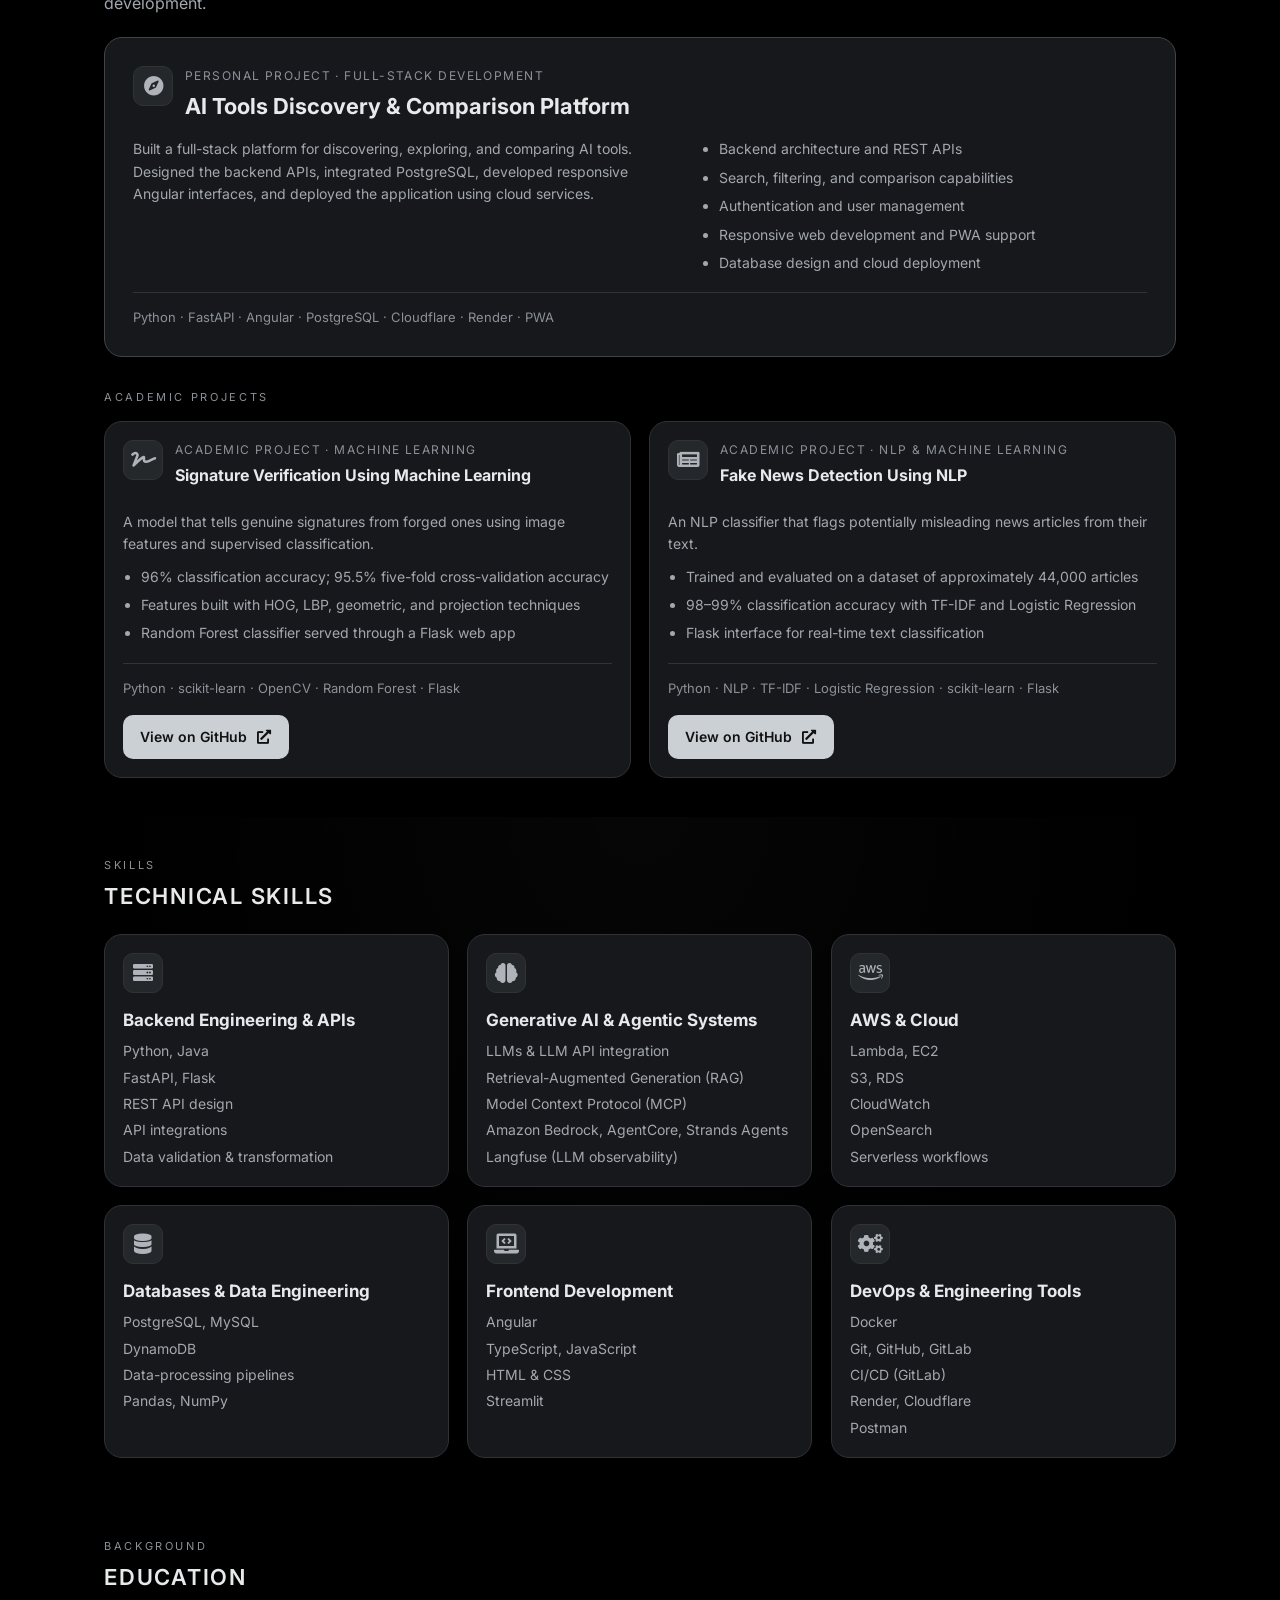
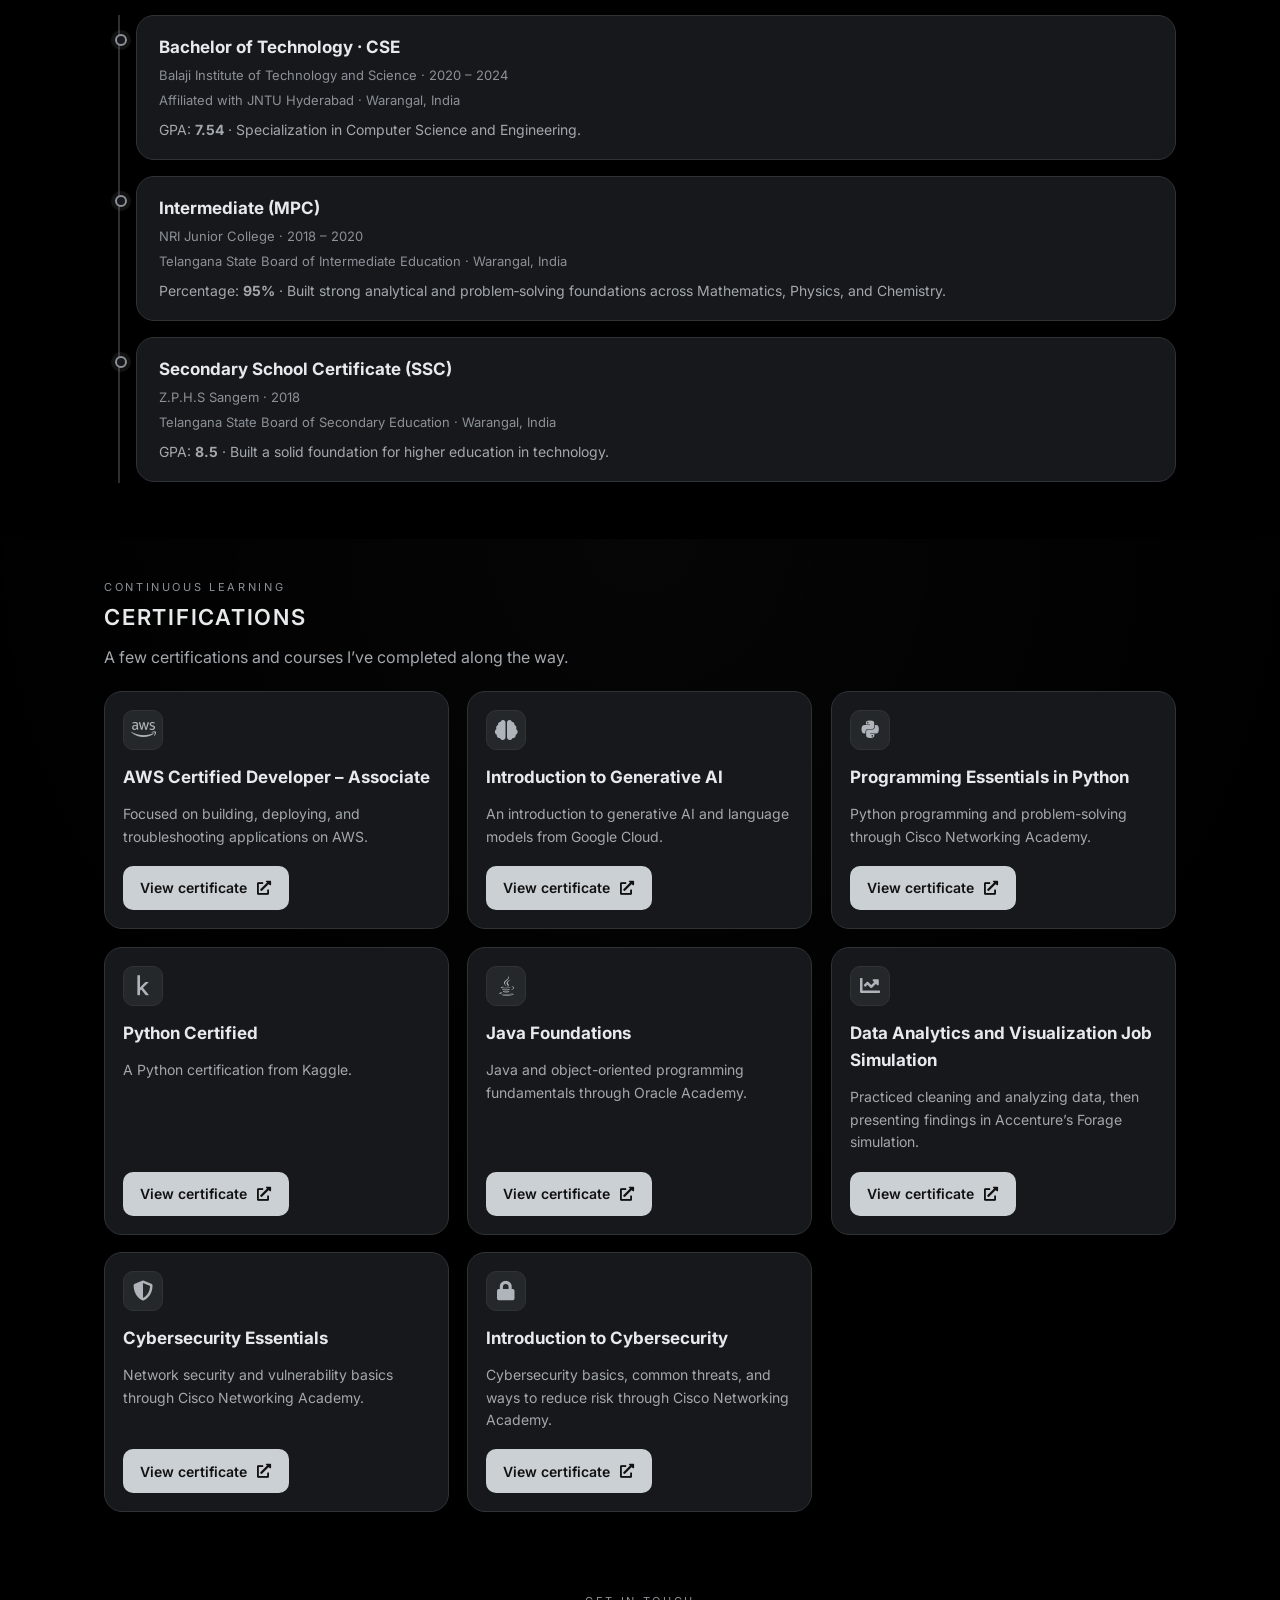
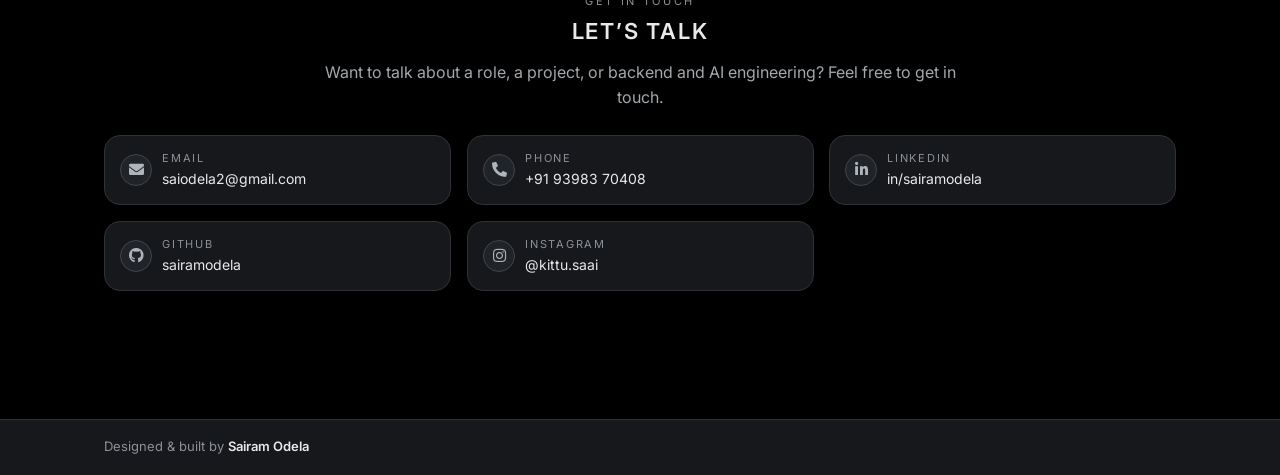
==== commit 49297825: "Restore original profile card text The card paragraph was replaced without review; restore the wordi" ====
--- a/index.html
+++ b/index.html
@@ -151,7 +151,7 @@
                 </a>
                 <a
                   id="resume-link"
-                  href="https://drive.google.com/file/d/1yVh7gNpj3siepMMJrc8qFXc5EJtURrbq/view?usp=drive_link" 
+                  href="https://drive.google.com/file/d/1J938vypkJDM508HG3sBucy5tSLqzW76q/view" 
                   target="_blank"
                   rel="noopener noreferrer"
                   class="btn"
@@ -192,8 +192,9 @@
                 </div>
                 <div class="card-profile-body">
                 <p>
-                  I care about code that’s easy to read and systems that are easy to debug. Outside work,
-                  I’m usually building a side project or trying out a new AI tool.
+                  I’m mostly a backend person. I enjoy building things from scratch, improving what’s
+                  already there, and writing code that’s easy for the next person to understand.
+                  Fewer late-night bugs are always a bonus.
                 </p>
                   <div class="inline-links">
                     <a
